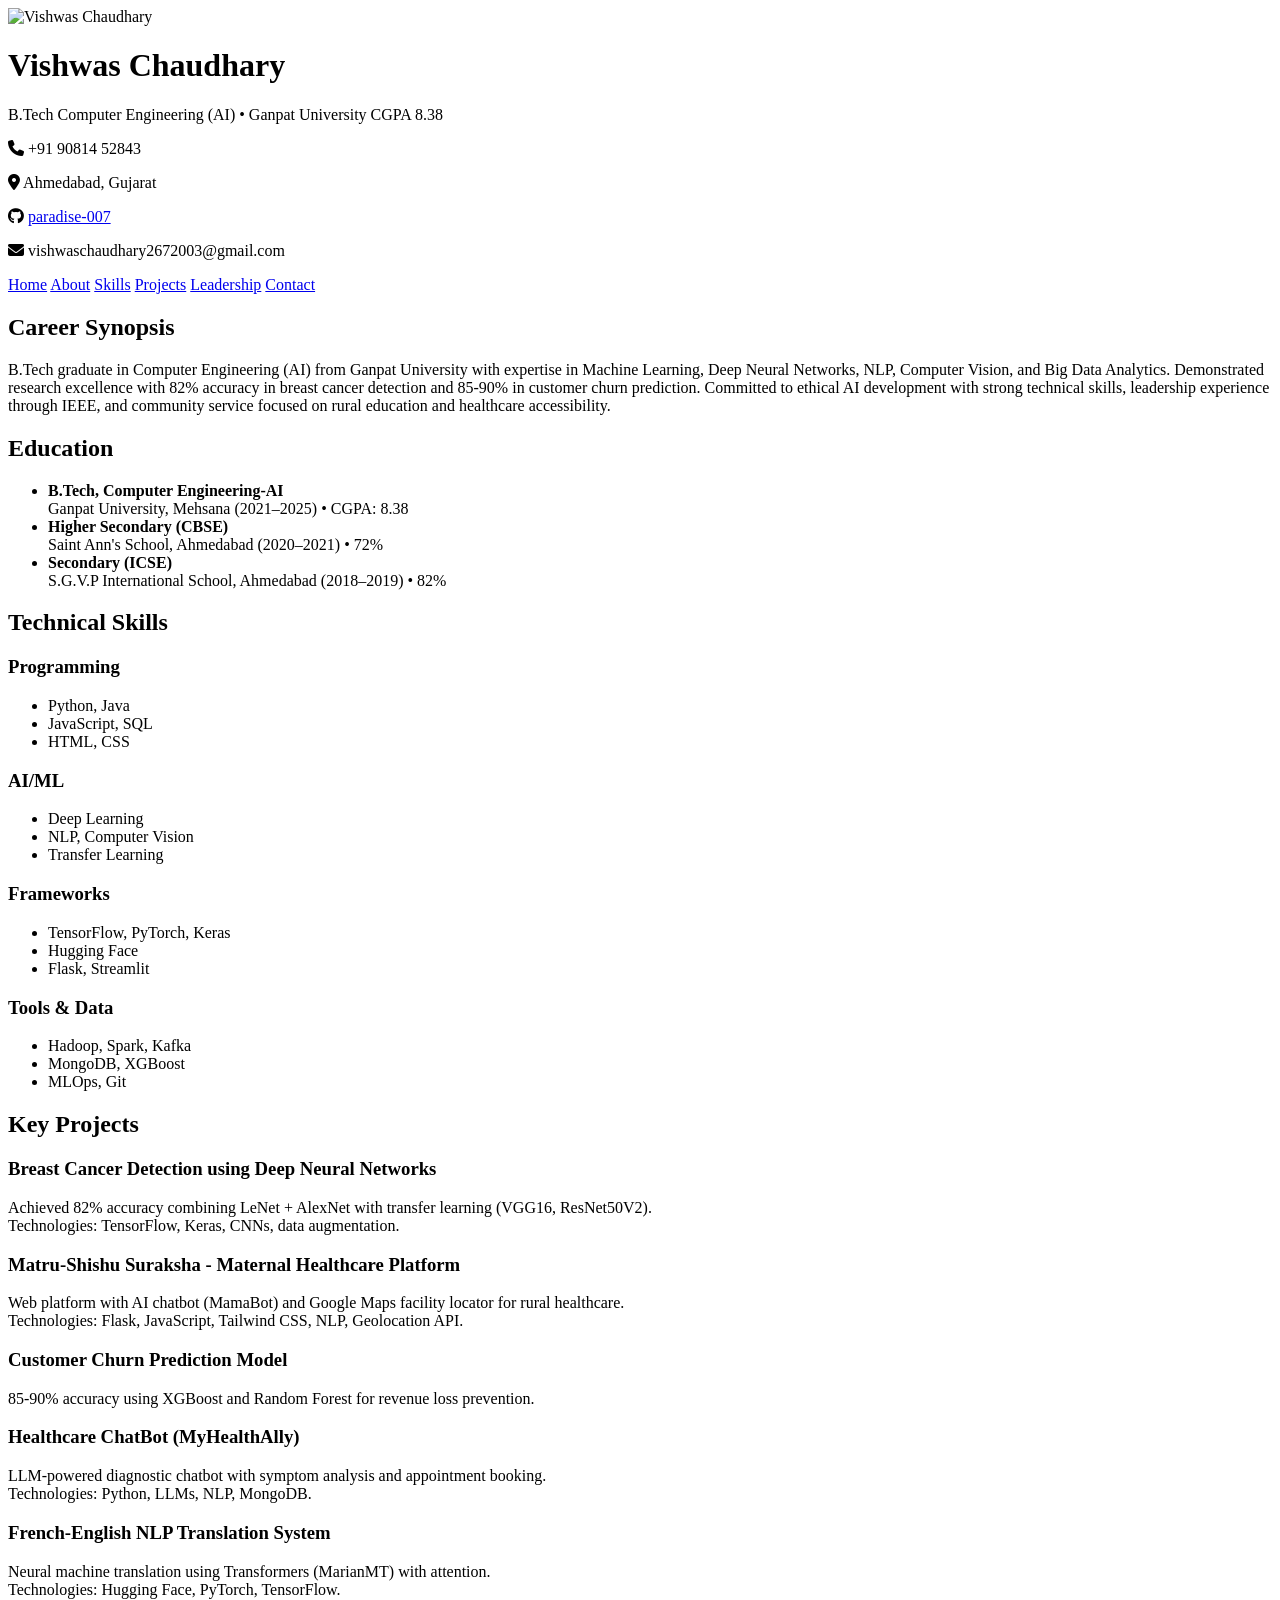
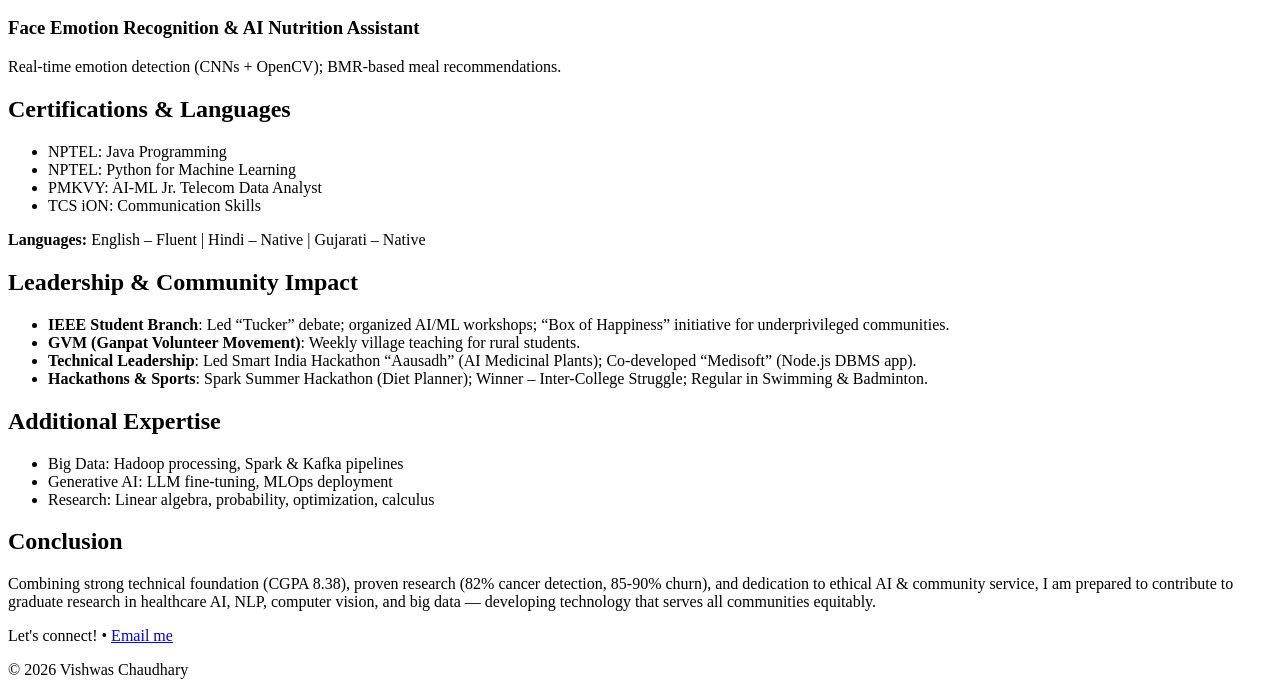
==== index.html @ 211d17b4 "Create initial portfolio website structure Initial commit of the portfolio website for Vishwas Chaud" ====
<!DOCTYPE html>
<html lang="en">
<head>
  <meta charset="UTF-8" />
  <meta name="viewport" content="width=device-width, initial-scale=1.0"/>
  <title>Vishwas Chaudhary | AI/ML Engineer Portfolio</title>
  <meta name="description" content="B.Tech AI graduate | Breast Cancer Detection 82% | Customer Churn 85-90% | Healthcare AI Projects"/>
  <link rel="stylesheet" href="styles.css"/>
  <link rel="stylesheet" href="https://cdnjs.cloudflare.com/ajax/libs/font-awesome/6.5.0/css/all.min.css"/>
</head>
<body>
  <!-- Header / Hero -->
  <header id="home">
    <div class="container">
      <img src="https://via.placeholder.com/150" alt="Vishwas Chaudhary" class="profile-img"/> <!-- Replace with your photo URL later -->
      <h1>Vishwas Chaudhary</h1>
      <p class="tagline">B.Tech Computer Engineering (AI) • Ganpat University CGPA 8.38</p>
      <div class="contact-info">
        <p><i class="fas fa-phone"></i> +91 90814 52843</p>
        <p><i class="fas fa-map-marker-alt"></i> Ahmedabad, Gujarat</p>
        <p><i class="fab fa-github"></i> <a href="https://github.com/paradise-007" target="_blank">paradise-007</a></p>
        <p><i class="fas fa-envelope"></i> vishwaschaudhary2672003@gmail.com</p>
      </div>
    </div>
  </header>

  <!-- Navigation -->
  <nav>
    <div class="container">
      <a href="#home">Home</a>
      <a href="#about">About</a>
      <a href="#skills">Skills</a>
      <a href="#projects">Projects</a>
      <a href="#leadership">Leadership</a>
      <a href="#contact">Contact</a>
    </div>
  </nav>

  <!-- Main Content -->
  <main class="container">
    <!-- About / Career Synopsis -->
    <section id="about">
      <h2>Career Synopsis</h2>
      <p>B.Tech graduate in Computer Engineering (AI) from Ganpat University with expertise in Machine Learning, Deep Neural Networks, NLP, Computer Vision, and Big Data Analytics. Demonstrated research excellence with 82% accuracy in breast cancer detection and 85-90% in customer churn prediction. Committed to ethical AI development with strong technical skills, leadership experience through IEEE, and community service focused on rural education and healthcare accessibility.</p>
    </section>

    <!-- Education -->
    <section>
      <h2>Education</h2>
      <ul>
        <li><strong>B.Tech, Computer Engineering-AI</strong><br>Ganpat University, Mehsana (2021–2025) • CGPA: 8.38</li>
        <li><strong>Higher Secondary (CBSE)</strong><br>Saint Ann's School, Ahmedabad (2020–2021) • 72%</li>
        <li><strong>Secondary (ICSE)</strong><br>S.G.V.P International School, Ahmedabad (2018–2019) • 82%</li>
      </ul>
    </section>

    <!-- Technical Skills -->
    <section id="skills">
      <h2>Technical Skills</h2>
      <div class="skills-grid">
        <div>
          <h3>Programming</h3>
          <ul><li>Python, Java</li><li>JavaScript, SQL</li><li>HTML, CSS</li></ul>
        </div>
        <div>
          <h3>AI/ML</h3>
          <ul><li>Deep Learning</li><li>NLP, Computer Vision</li><li>Transfer Learning</li></ul>
        </div>
        <div>
          <h3>Frameworks</h3>
          <ul><li>TensorFlow, PyTorch, Keras</li><li>Hugging Face</li><li>Flask, Streamlit</li></ul>
        </div>
        <div>
          <h3>Tools & Data</h3>
          <ul><li>Hadoop, Spark, Kafka</li><li>MongoDB, XGBoost</li><li>MLOps, Git</li></ul>
        </div>
      </div>
    </section>

    <!-- Key Projects -->
    <section id="projects">
      <h2>Key Projects</h2>
      <div class="project-card">
        <h3>Breast Cancer Detection using Deep Neural Networks</h3>
        <p>Achieved 82% accuracy combining LeNet + AlexNet with transfer learning (VGG16, ResNet50V2).<br>Technologies: TensorFlow, Keras, CNNs, data augmentation.</p>
      </div>
      <div class="project-card">
        <h3>Matru-Shishu Suraksha - Maternal Healthcare Platform</h3>
        <p>Web platform with AI chatbot (MamaBot) and Google Maps facility locator for rural healthcare.<br>Technologies: Flask, JavaScript, Tailwind CSS, NLP, Geolocation API.</p>
      </div>
      <div class="project-card">
        <h3>Customer Churn Prediction Model</h3>
        <p>85-90% accuracy using XGBoost and Random Forest for revenue loss prevention.</p>
      </div>
      <div class="project-card">
        <h3>Healthcare ChatBot (MyHealthAlly)</h3>
        <p>LLM-powered diagnostic chatbot with symptom analysis and appointment booking.<br>Technologies: Python, LLMs, NLP, MongoDB.</p>
      </div>
      <div class="project-card">
        <h3>French-English NLP Translation System</h3>
        <p>Neural machine translation using Transformers (MarianMT) with attention.<br>Technologies: Hugging Face, PyTorch, TensorFlow.</p>
      </div>
      <div class="project-card">
        <h3>Face Emotion Recognition & AI Nutrition Assistant</h3>
        <p>Real-time emotion detection (CNNs + OpenCV); BMR-based meal recommendations.</p>
      </div>
    </section>

    <!-- Certifications & Languages -->
    <section>
      <h2>Certifications & Languages</h2>
      <ul>
        <li>NPTEL: Java Programming</li>
        <li>NPTEL: Python for Machine Learning</li>
        <li>PMKVY: AI-ML Jr. Telecom Data Analyst</li>
        <li>TCS iON: Communication Skills</li>
      </ul>
      <p><strong>Languages:</strong> English – Fluent | Hindi – Native | Gujarati – Native</p>
    </section>

    <!-- Leadership & Community -->
    <section id="leadership">
      <h2>Leadership & Community Impact</h2>
      <ul>
        <li><strong>IEEE Student Branch</strong>: Led “Tucker” debate; organized AI/ML workshops; “Box of Happiness” initiative for underprivileged communities.</li>
        <li><strong>GVM (Ganpat Volunteer Movement)</strong>: Weekly village teaching for rural students.</li>
        <li><strong>Technical Leadership</strong>: Led Smart India Hackathon “Aausadh” (AI Medicinal Plants); Co-developed “Medisoft” (Node.js DBMS app).</li>
        <li><strong>Hackathons & Sports</strong>: Spark Summer Hackathon (Diet Planner); Winner – Inter-College Struggle; Regular in Swimming & Badminton.</li>
      </ul>
    </section>

    <!-- Additional Expertise & Conclusion -->
    <section>
      <h2>Additional Expertise</h2>
      <ul>
        <li>Big Data: Hadoop processing, Spark & Kafka pipelines</li>
        <li>Generative AI: LLM fine-tuning, MLOps deployment</li>
        <li>Research: Linear algebra, probability, optimization, calculus</li>
      </ul>
      <h2>Conclusion</h2>
      <p>Combining strong technical foundation (CGPA 8.38), proven research (82% cancer detection, 85-90% churn), and dedication to ethical AI & community service, I am prepared to contribute to graduate research in healthcare AI, NLP, computer vision, and big data — developing technology that serves all communities equitably.</p>
    </section>
  </main>

  <!-- Footer / Contact -->
  <footer id="contact">
    <div class="container">
      <p>Let's connect! • <a href="mailto:vishwaschaudhary2672003@gmail.com">Email me</a></p>
      <p>© 2026 Vishwas Chaudhary</p>
    </div>
  </footer>

  <script src="script.js"></script>
</body>
</html>
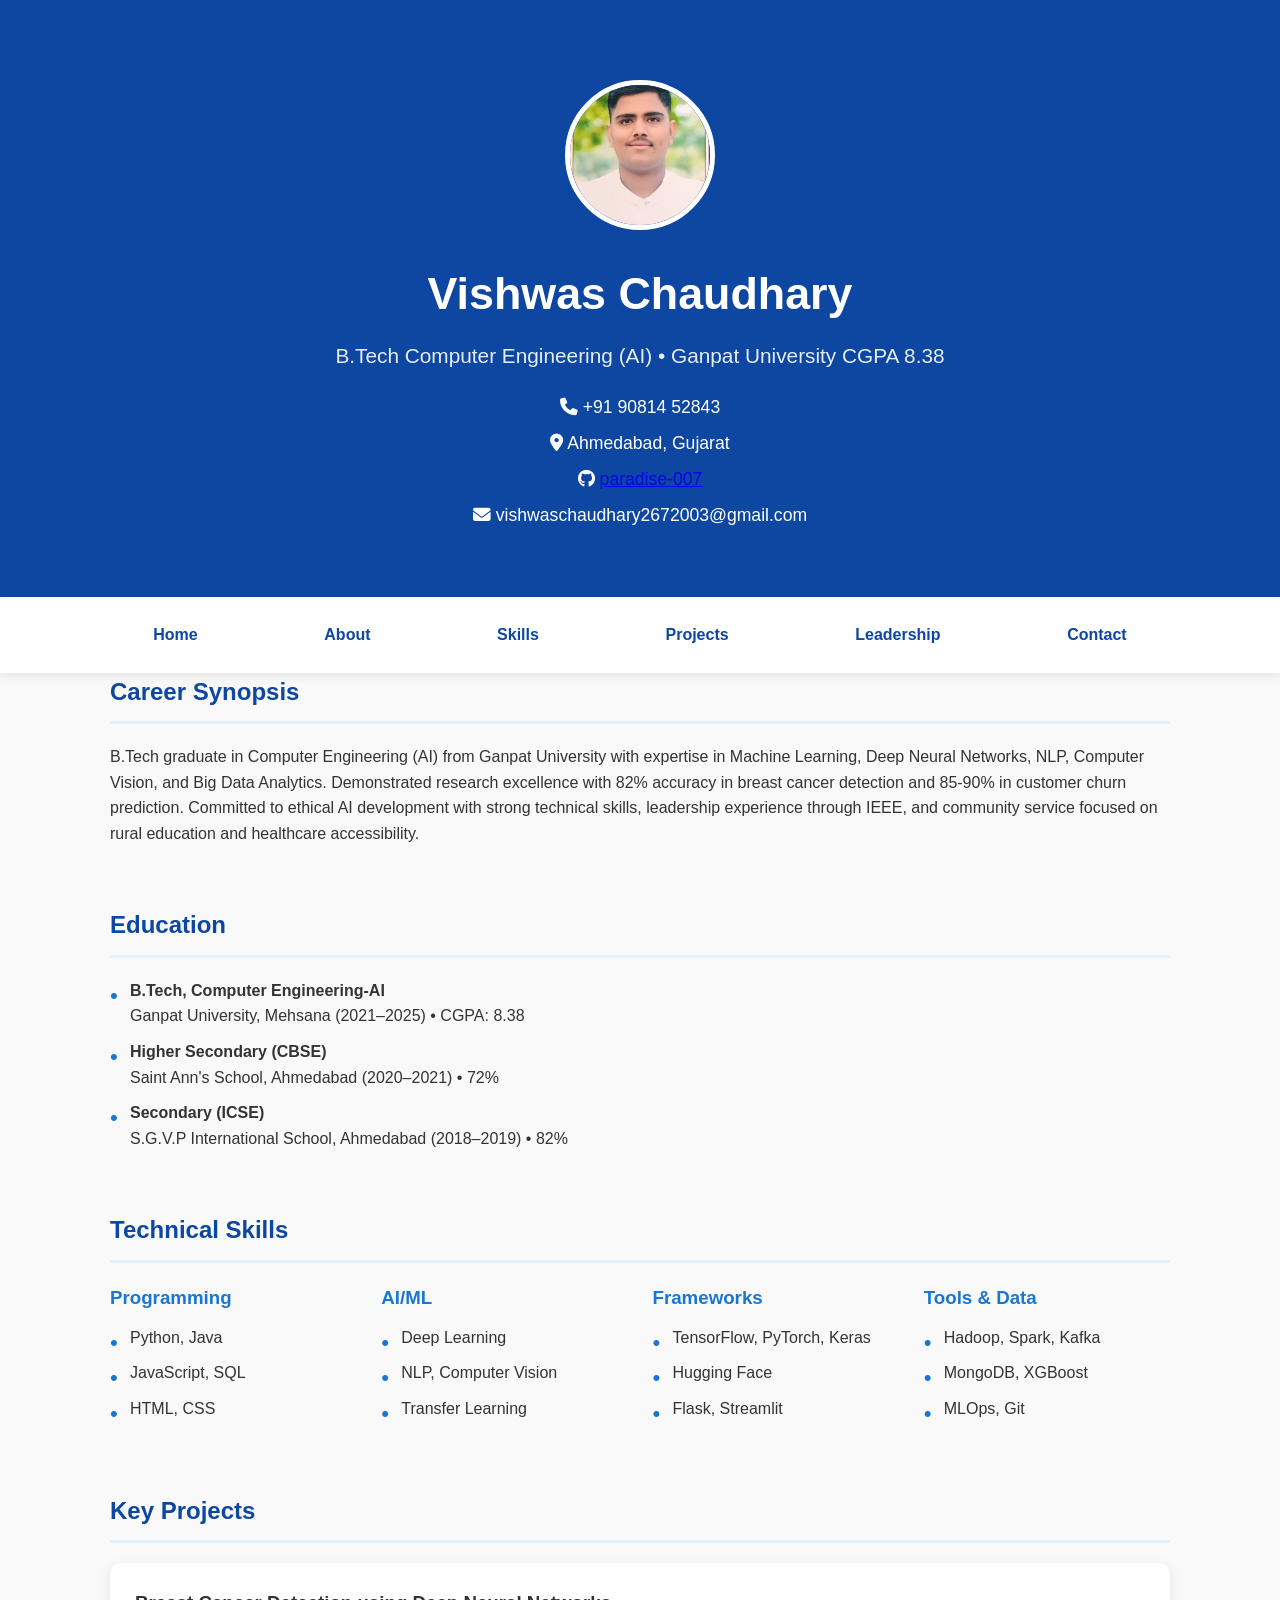
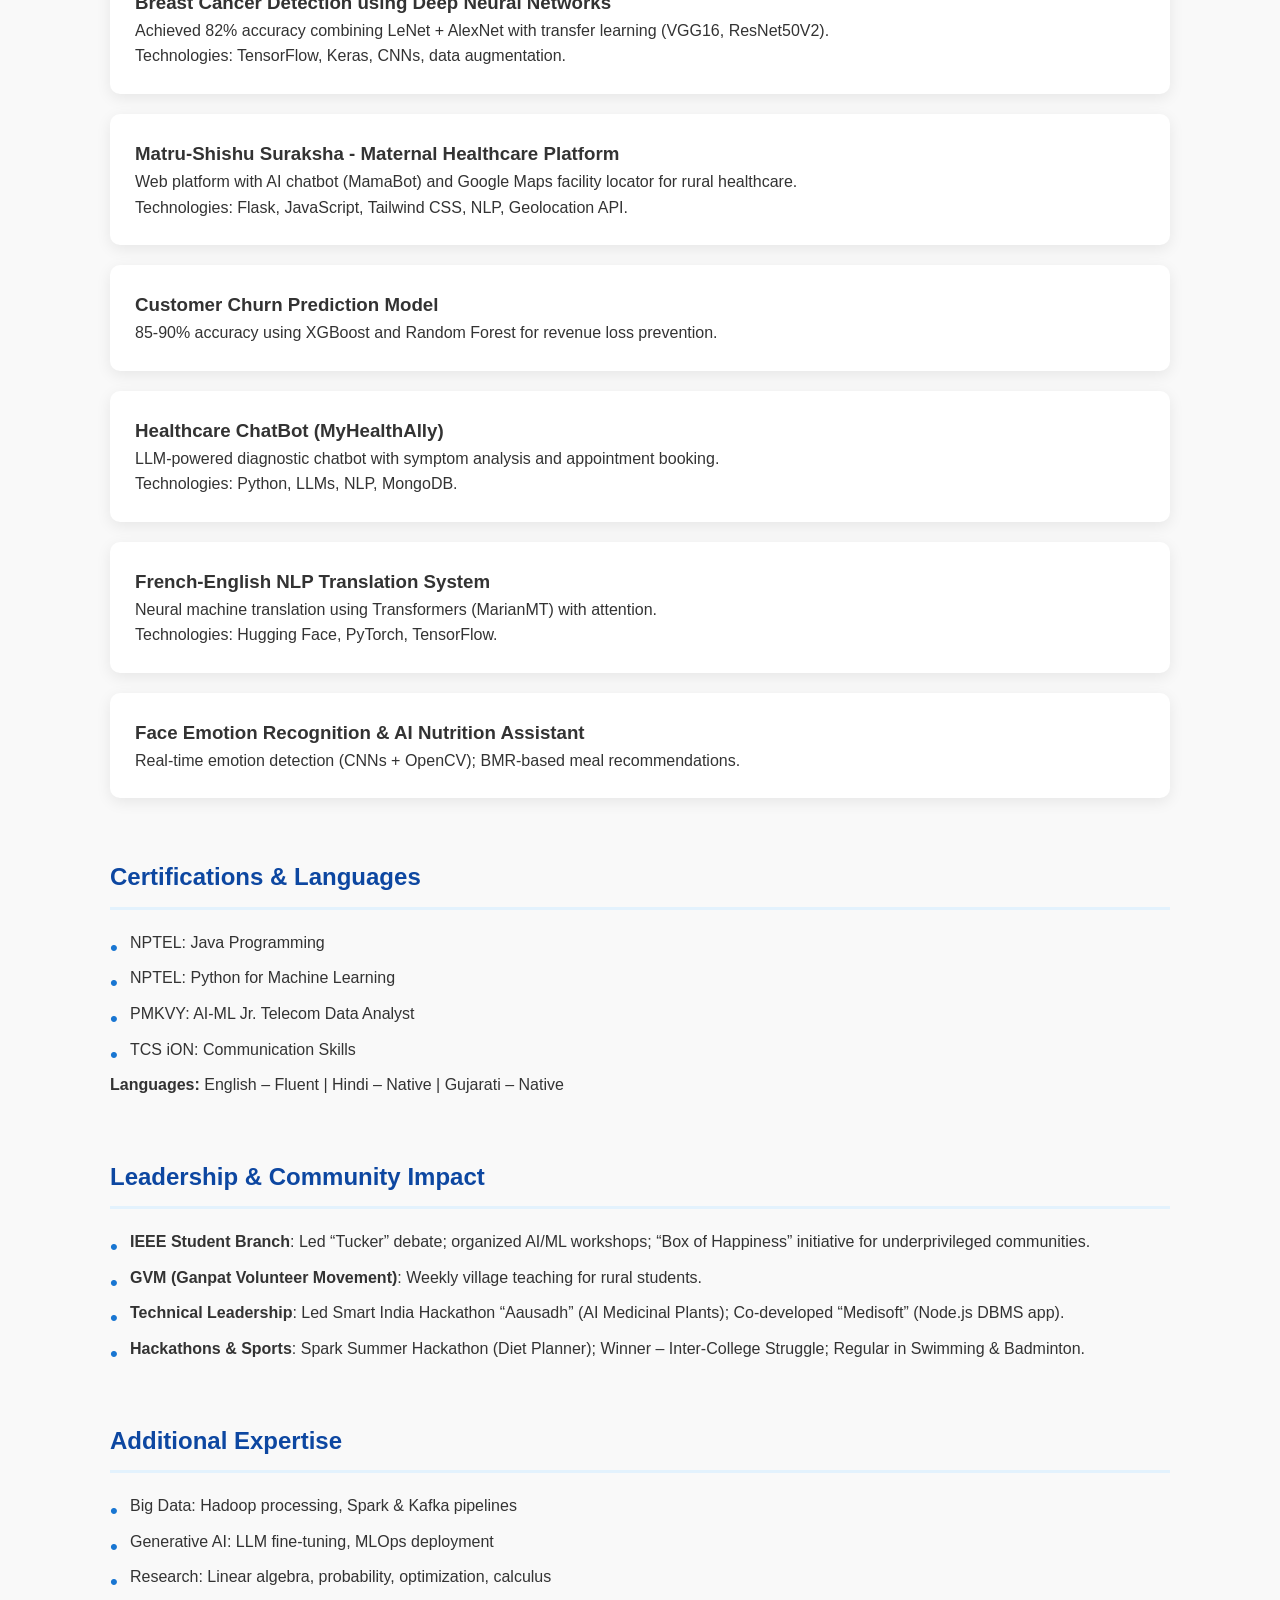
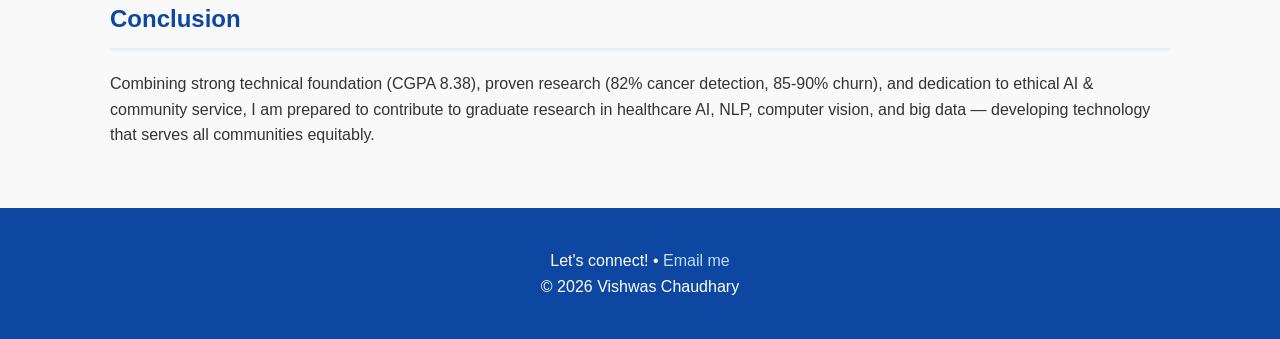
==== commit 30a5bb88: "Update profile image source in index.html" ====
--- a/index.html
+++ b/index.html
@@ -12,7 +12,7 @@
   <!-- Header / Hero -->
   <header id="home">
     <div class="container">
-      <img src="https://via.placeholder.com/150" alt="Vishwas Chaudhary" class="profile-img"/> <!-- Replace with your photo URL later -->
+      <img src="vishwas.jpg" alt="Vishwas Chaudhary" class="profile-img"/> <!-- Replace with your photo URL later -->
       <h1>Vishwas Chaudhary</h1>
       <p class="tagline">B.Tech Computer Engineering (AI) • Ganpat University CGPA 8.38</p>
       <div class="contact-info">
--- a/styles.css
+++ b/styles.css
@@ -0,0 +1,39 @@
+* { margin:0; padding:0; box-sizing:border-box; }
+body { font-family: 'Segoe UI', Tahoma, Geneva, Verdana, sans-serif; line-height:1.6; color:#333; background:#f9f9f9; }
+
+.container { max-width:1100px; margin:0 auto; padding:0 20px; }
+
+header { background:#0d47a1; color:white; text-align:center; padding:80px 0 60px; }
+.profile-img { width:150px; height:150px; border-radius:50%; border:5px solid white; margin-bottom:20px; object-fit:cover; }
+h1 { font-size:2.8rem; margin-bottom:10px; }
+.tagline { font-size:1.3rem; opacity:0.9; }
+
+.contact-info { margin-top:20px; font-size:1.1rem; }
+.contact-info p { margin:8px 0; }
+
+nav { background:#fff; box-shadow:0 2px 10px rgba(0,0,0,0.1); position:sticky; top:0; z-index:100; }
+nav .container { display:flex; justify-content:space-around; padding:15px 0; }
+nav a { text-decoration:none; color:#0d47a1; font-weight:bold; padding:10px; transition:0.3s; }
+nav a:hover { color:#1976d2; border-bottom:3px solid #1976d2; }
+
+main { padding:60px 0; }
+section { margin-bottom:60px; }
+h2 { color:#0d47a1; margin-bottom:20px; border-bottom:3px solid #e3f2fd; padding-bottom:10px; }
+
+.skills-grid { display:grid; grid-template-columns:repeat(auto-fit, minmax(220px,1fr)); gap:25px; }
+.skills-grid h3 { color:#1976d2; margin-bottom:12px; }
+
+.project-card { background:white; border-radius:10px; box-shadow:0 4px 15px rgba(0,0,0,0.08); padding:25px; margin:20px 0; transition:transform 0.3s; }
+.project-card:hover { transform:translateY(-8px); }
+
+ul { list-style:none; padding-left:20px; }
+ul li { margin:10px 0; position:relative; }
+ul li::before { content:"•"; color:#1976d2; position:absolute; left:-20px; font-size:1.4rem; }
+
+footer { background:#0d47a1; color:white; text-align:center; padding:40px 0; }
+footer a { color:#bbdefb; text-decoration:none; }
+
+@media (max-width:768px) {
+  nav .container { flex-direction:column; text-align:center; }
+  nav a { padding:12px; }
+}
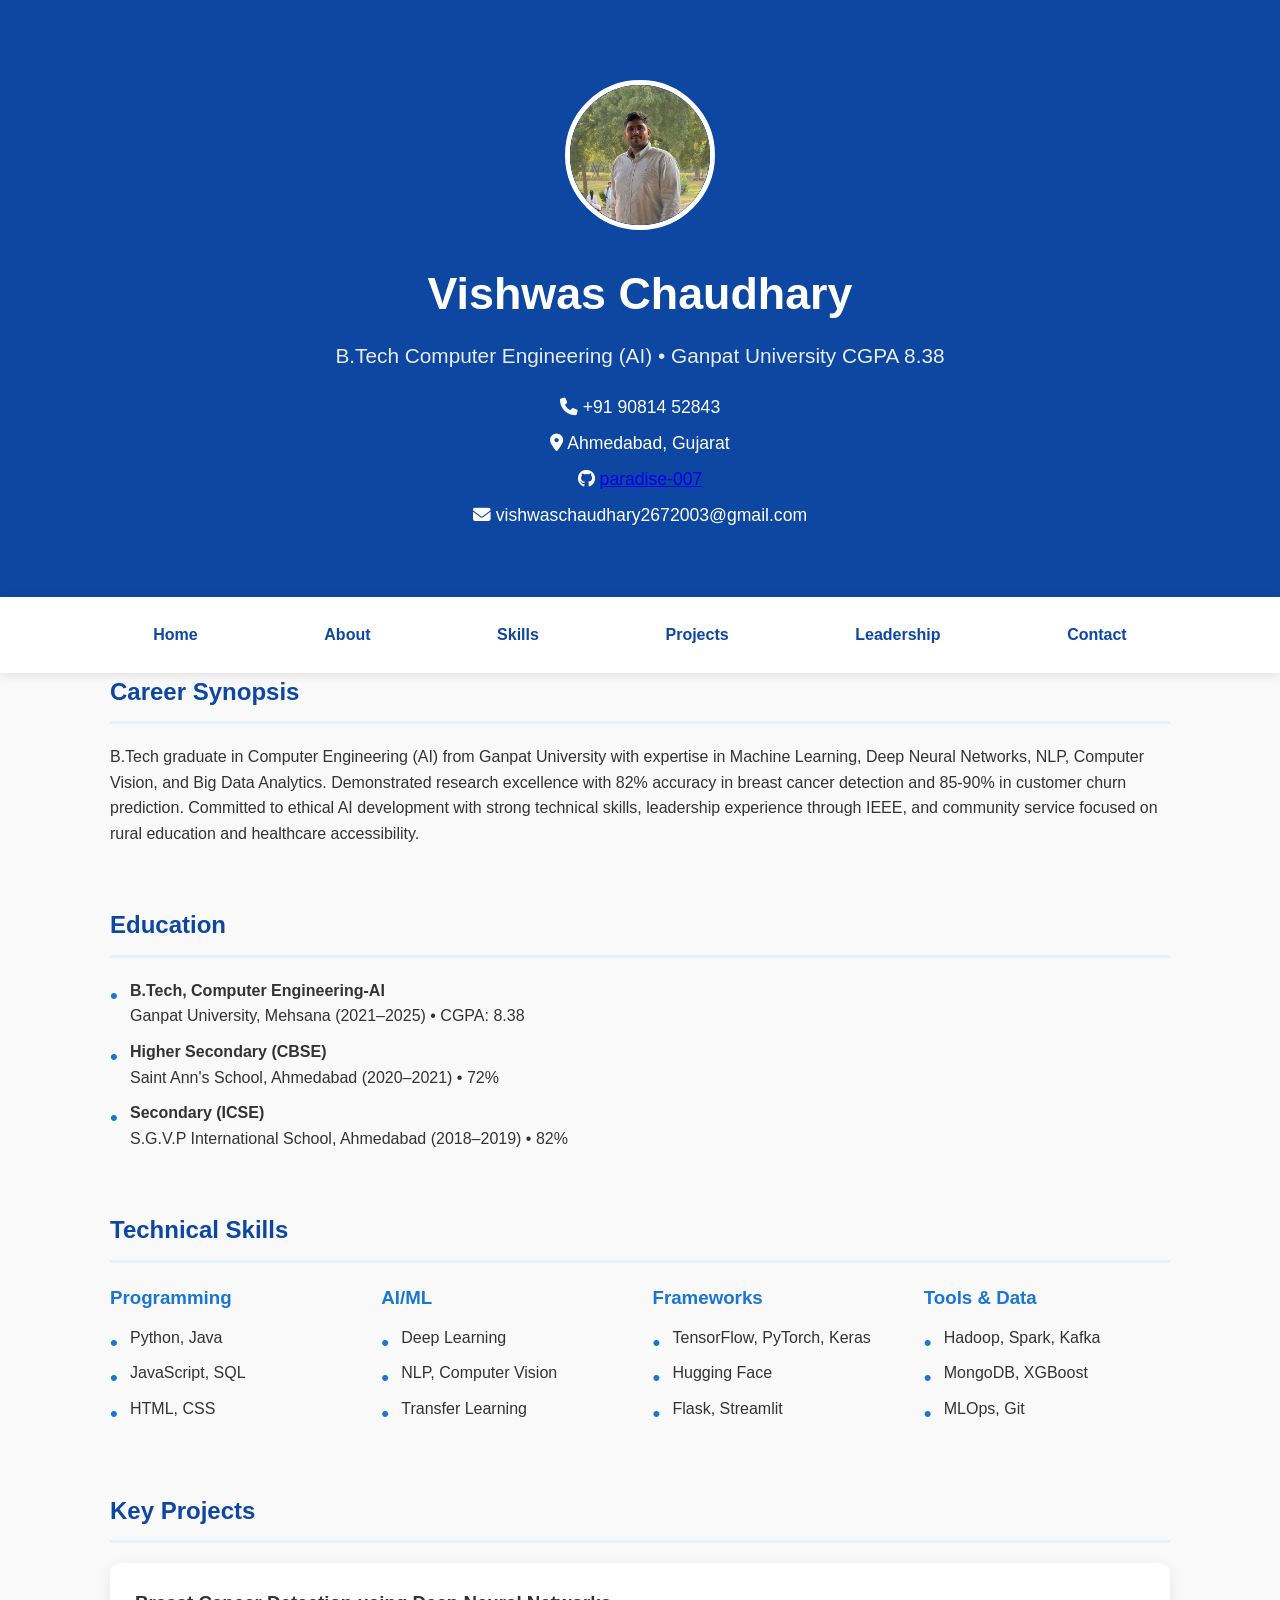
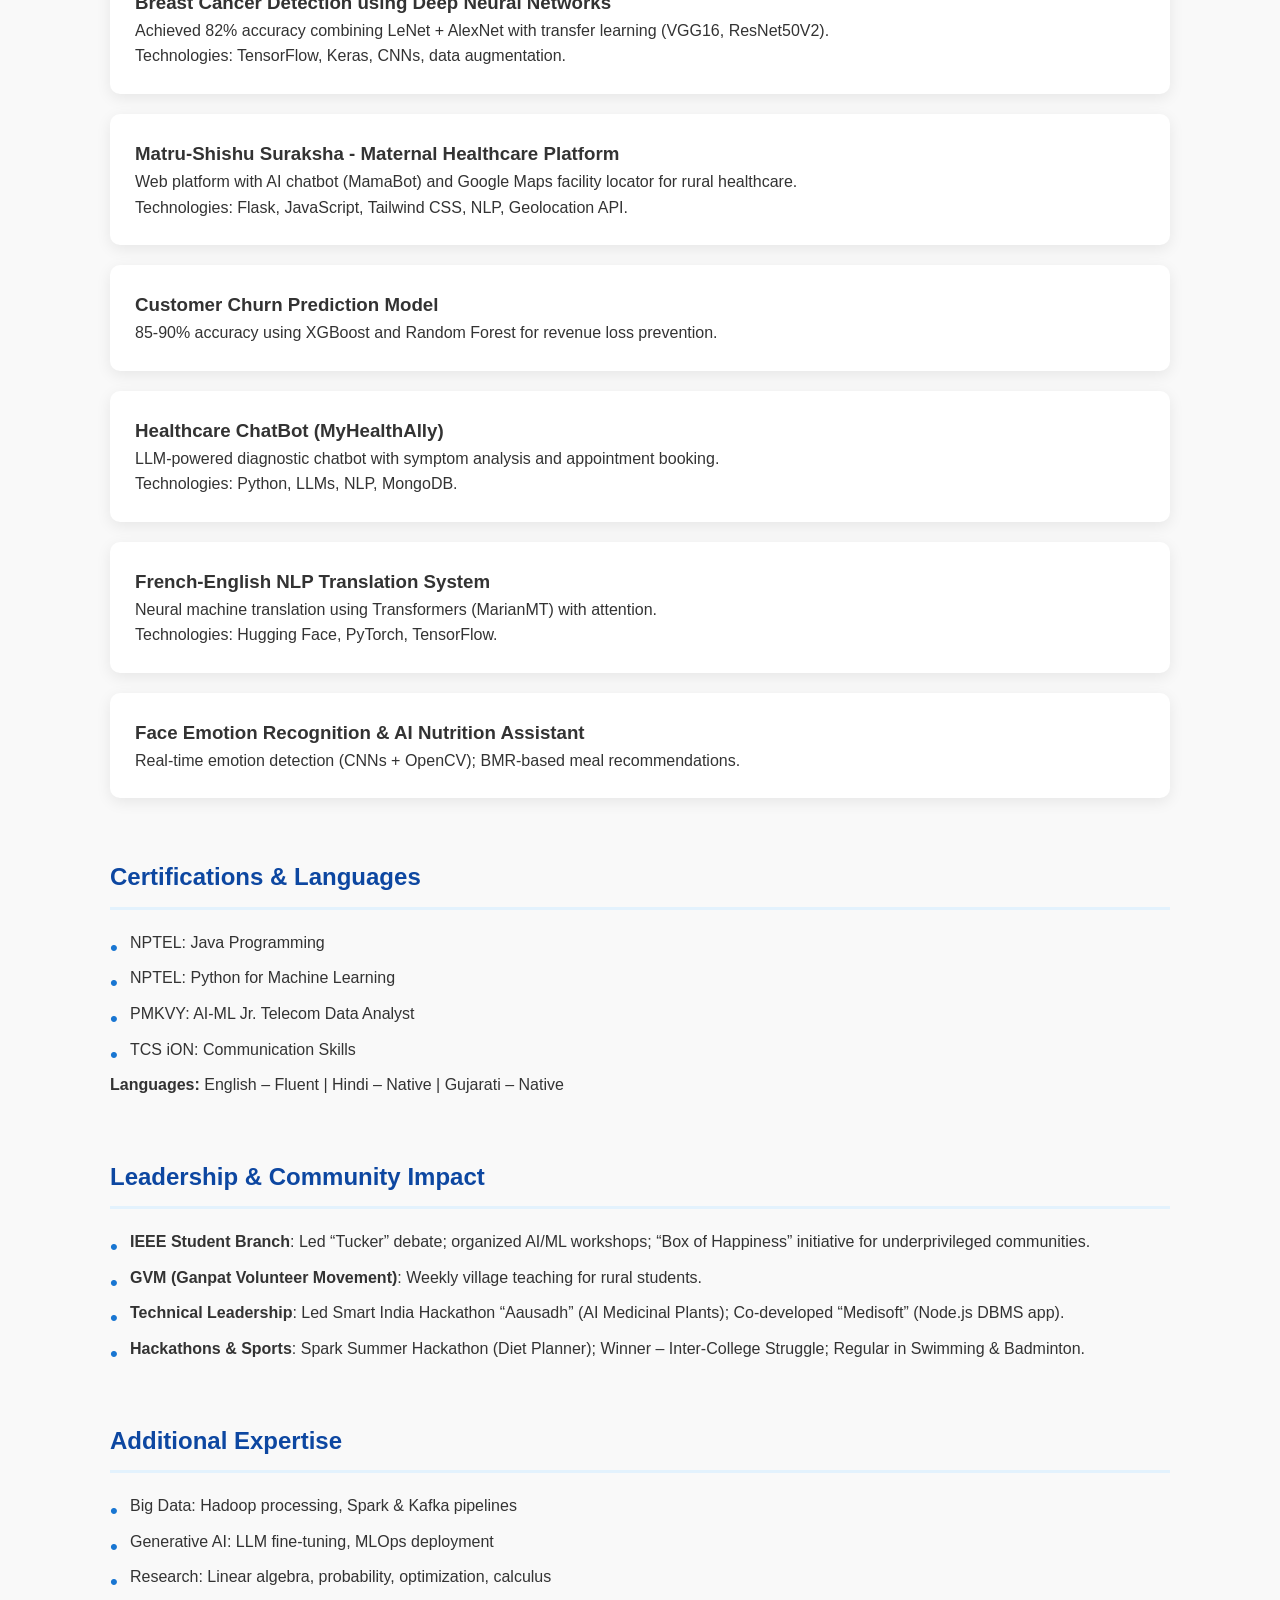
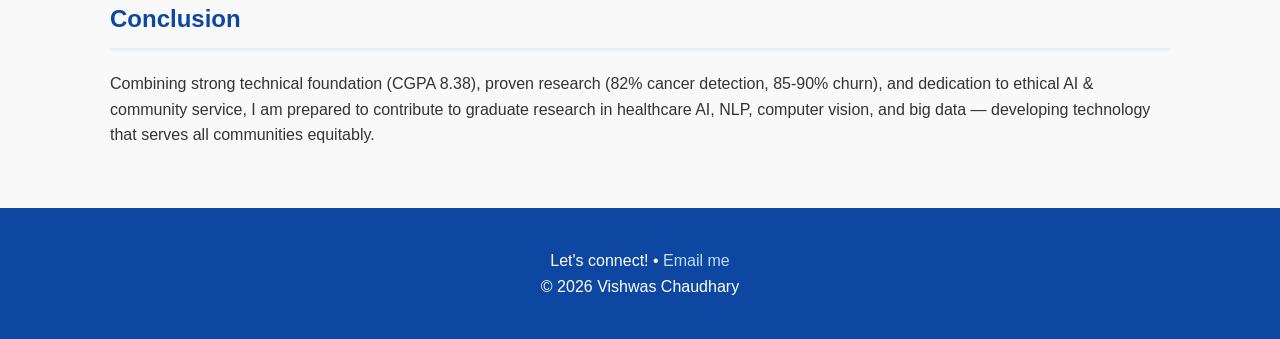
==== commit 6105cb71: "Update profile image filename in index.html" ====
--- a/index.html
+++ b/index.html
@@ -12,7 +12,7 @@
   <!-- Header / Hero -->
   <header id="home">
     <div class="container">
-      <img src="vishwas.jpg" alt="Vishwas Chaudhary" class="profile-img"/> <!-- Replace with your photo URL later -->
+      <img src="vishwas.jpeg" alt="Vishwas Chaudhary" class="profile-img"/> <!-- Replace with your photo URL later -->
       <h1>Vishwas Chaudhary</h1>
       <p class="tagline">B.Tech Computer Engineering (AI) • Ganpat University CGPA 8.38</p>
       <div class="contact-info">
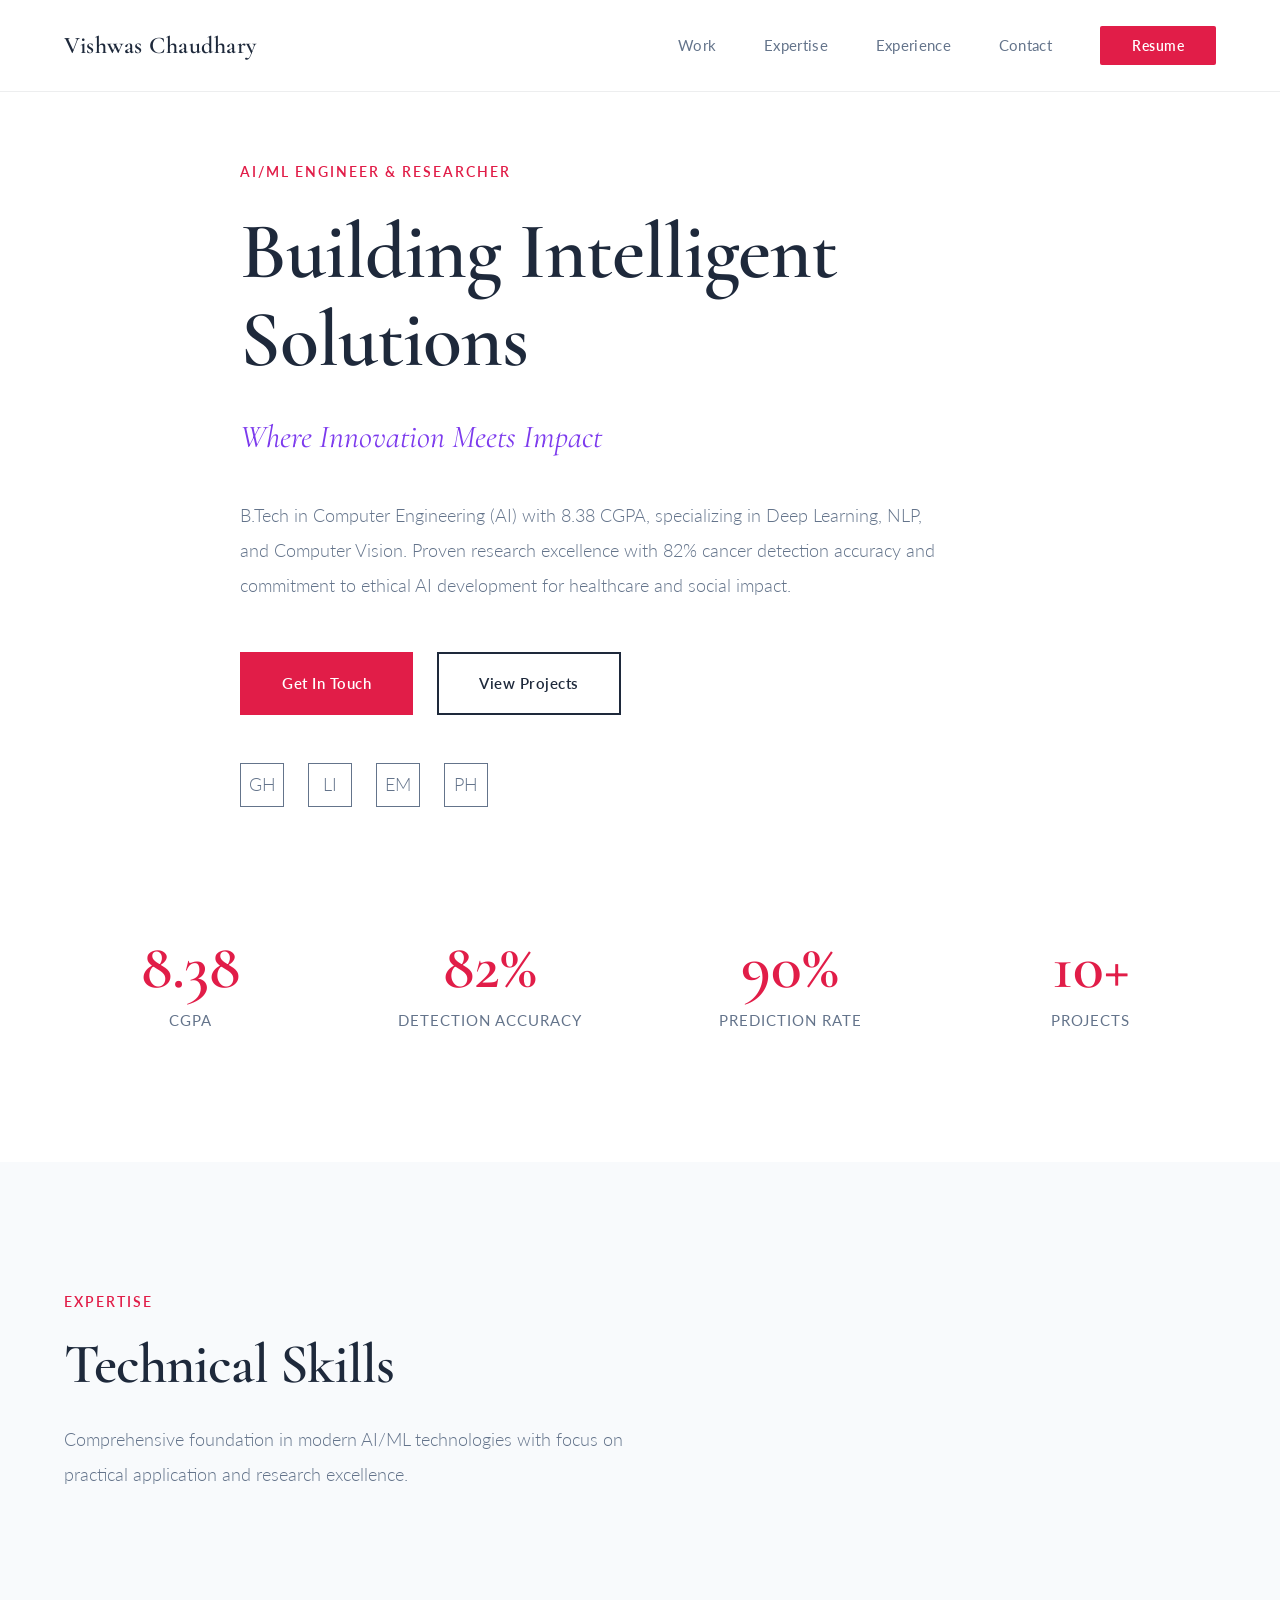
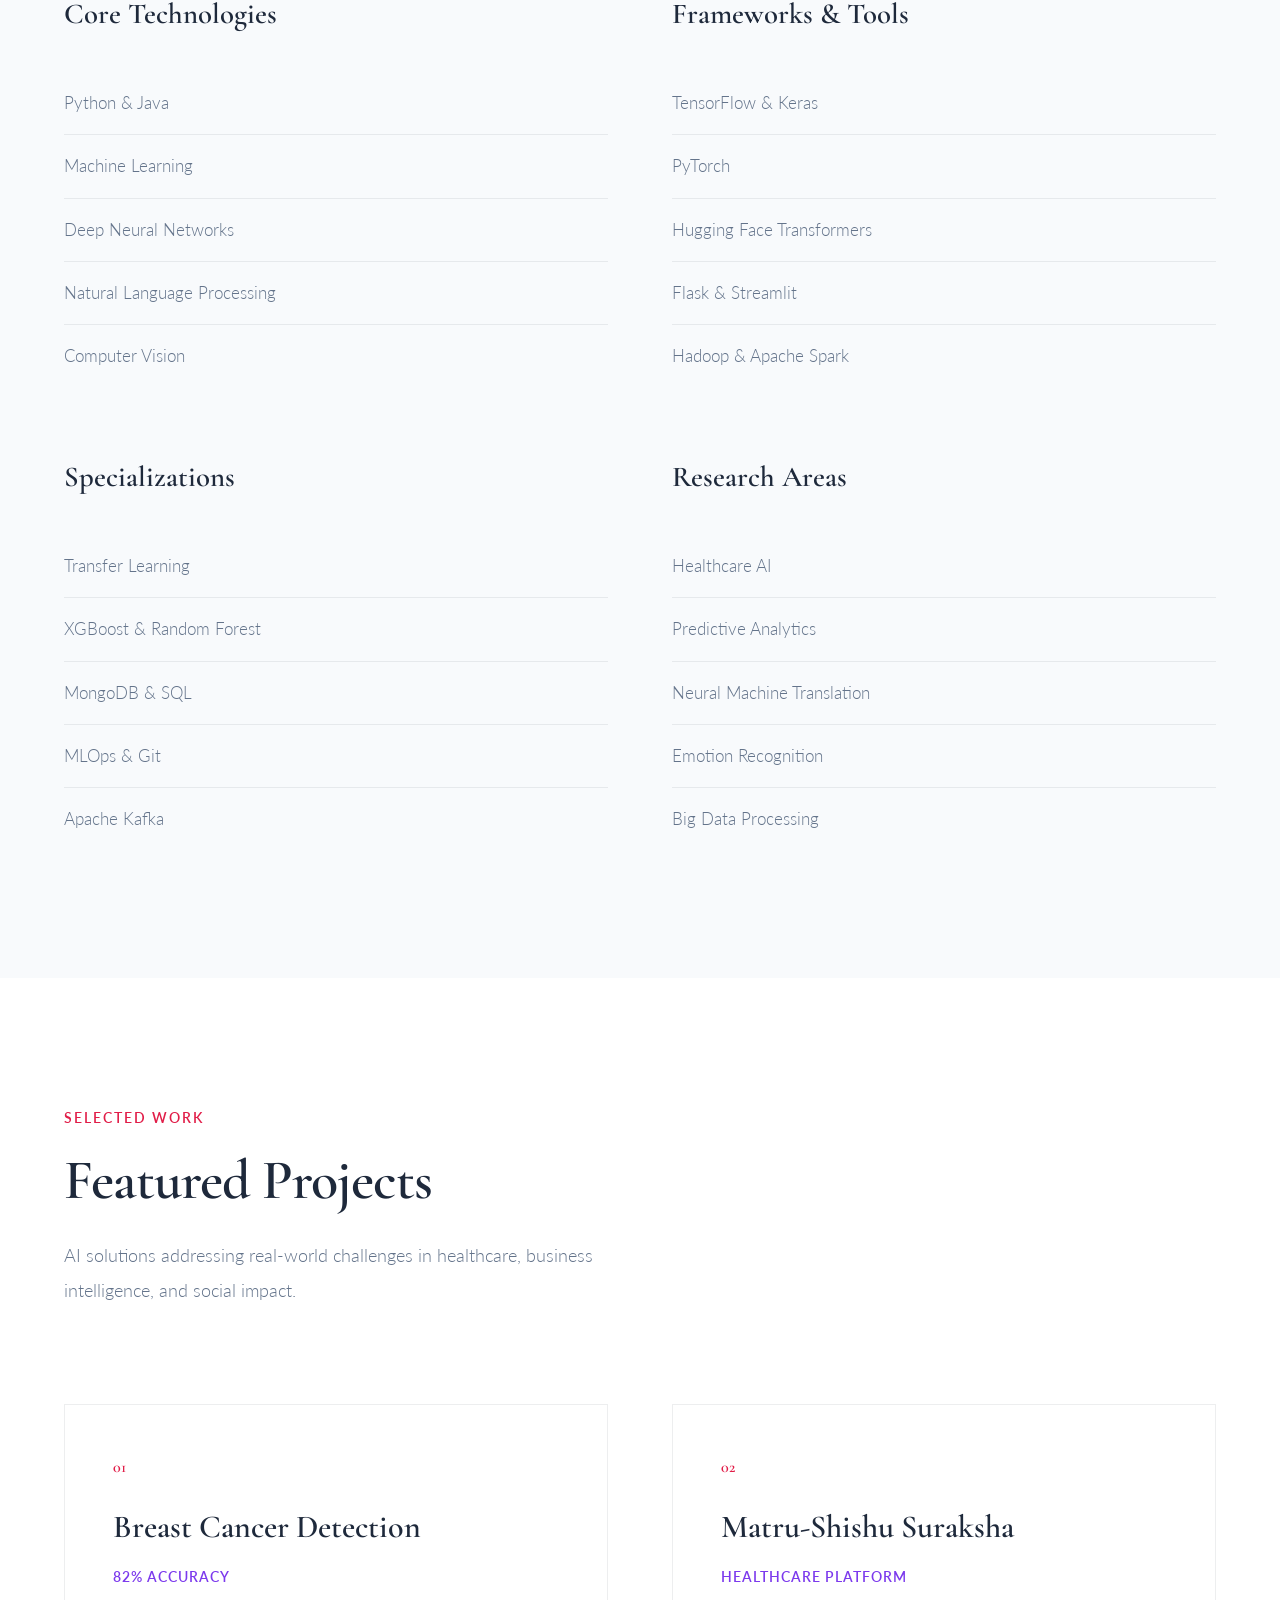
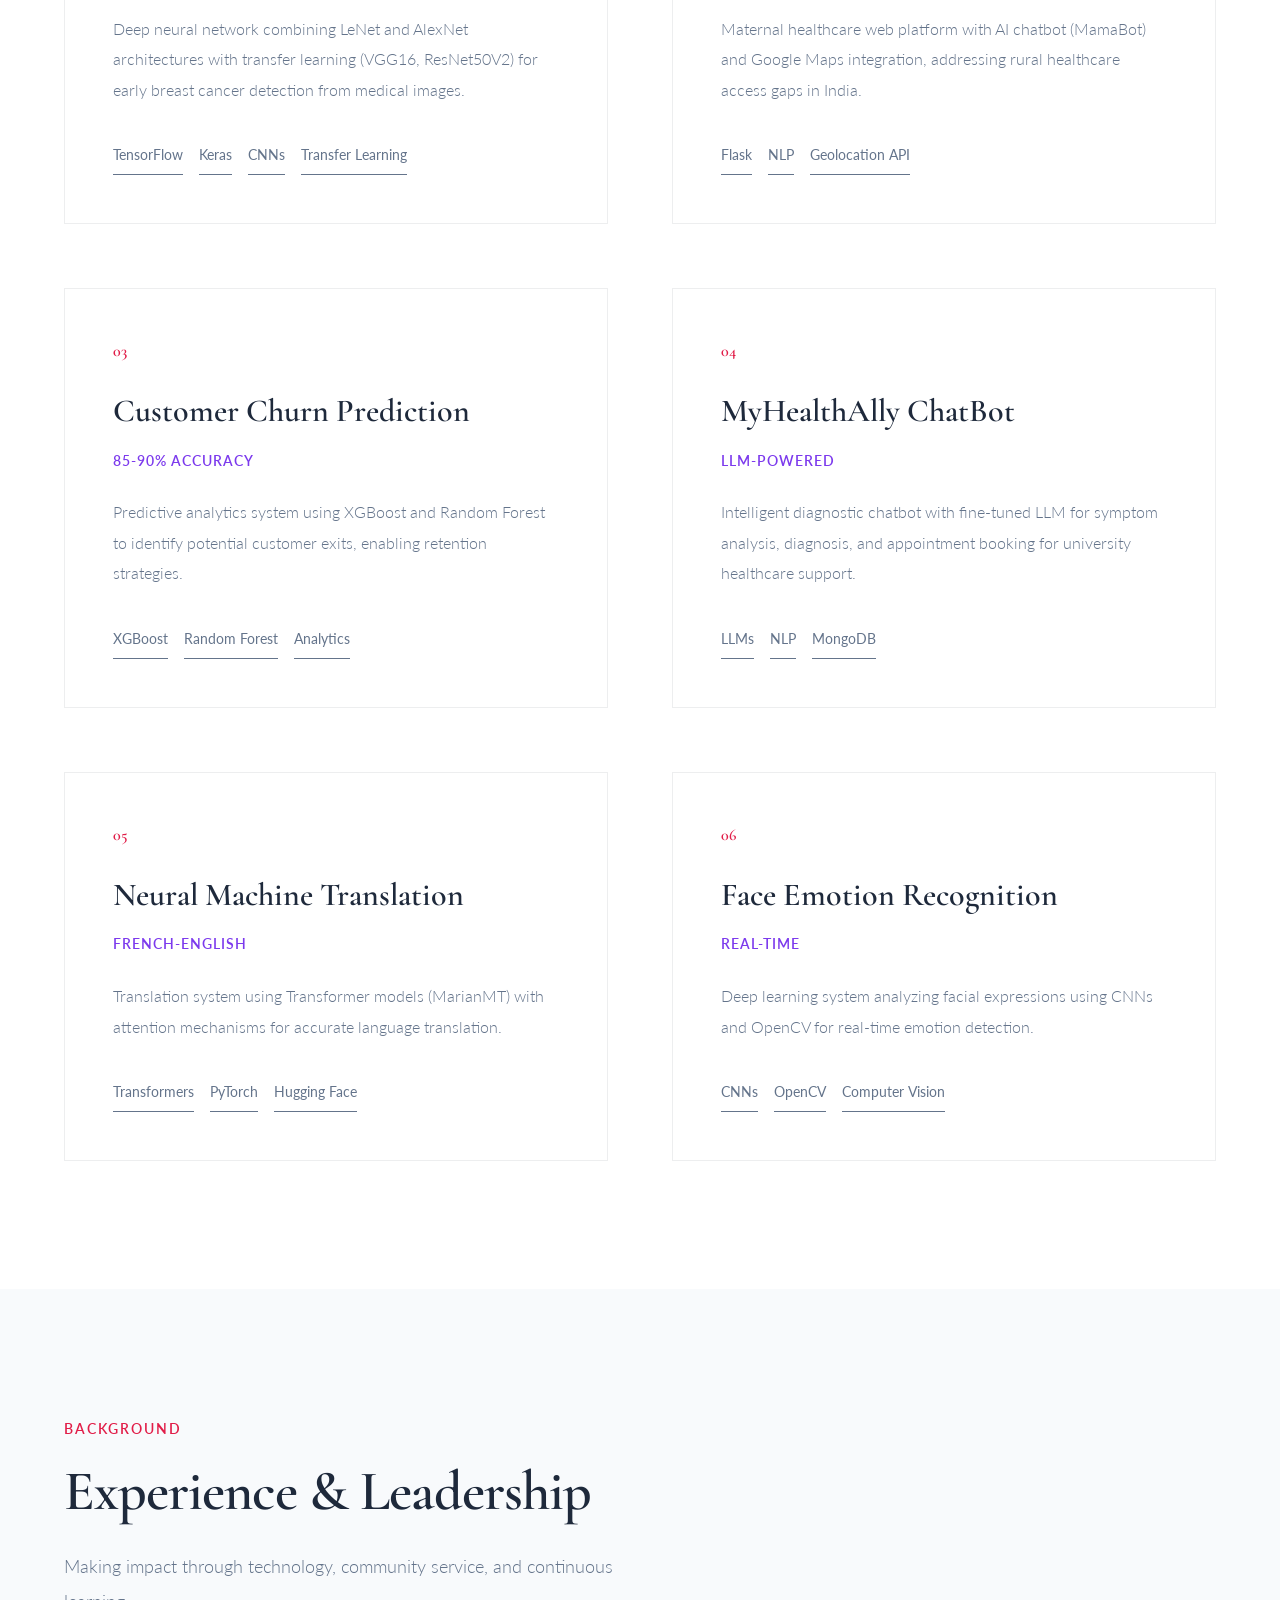
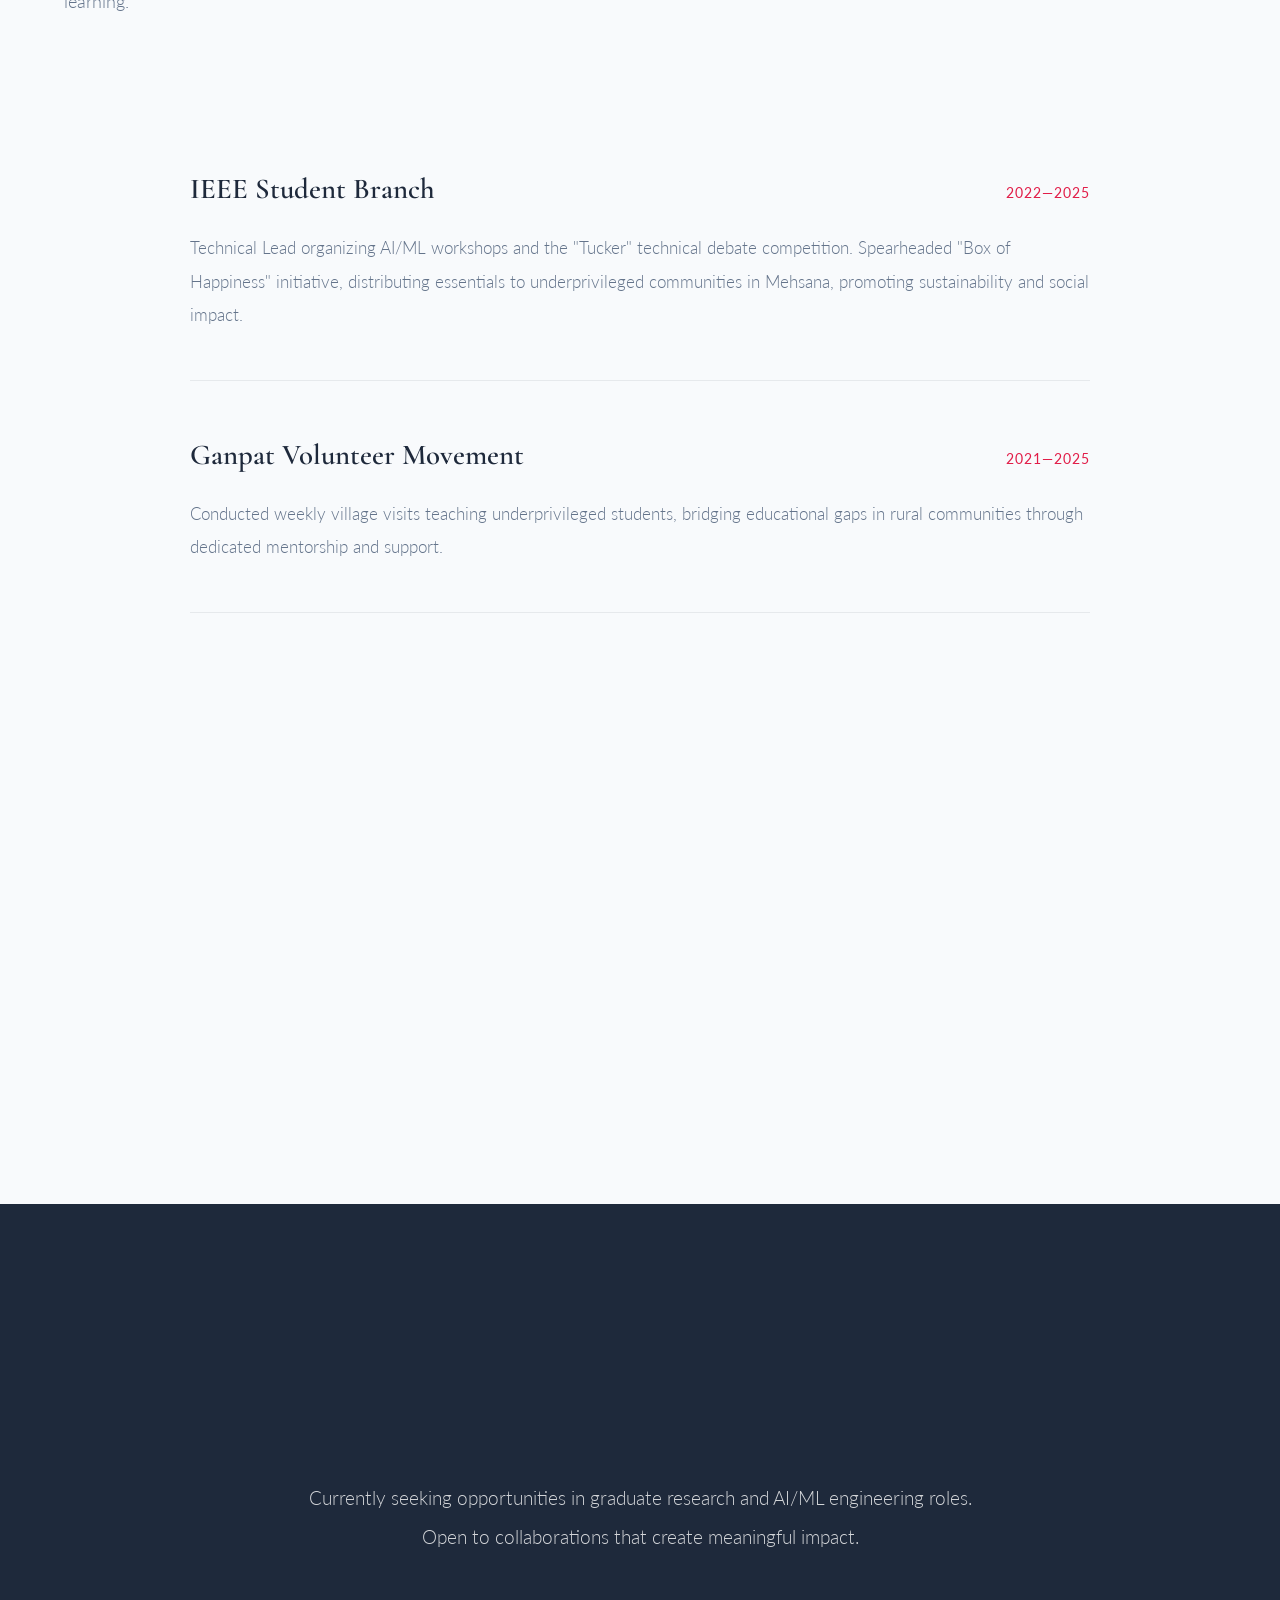
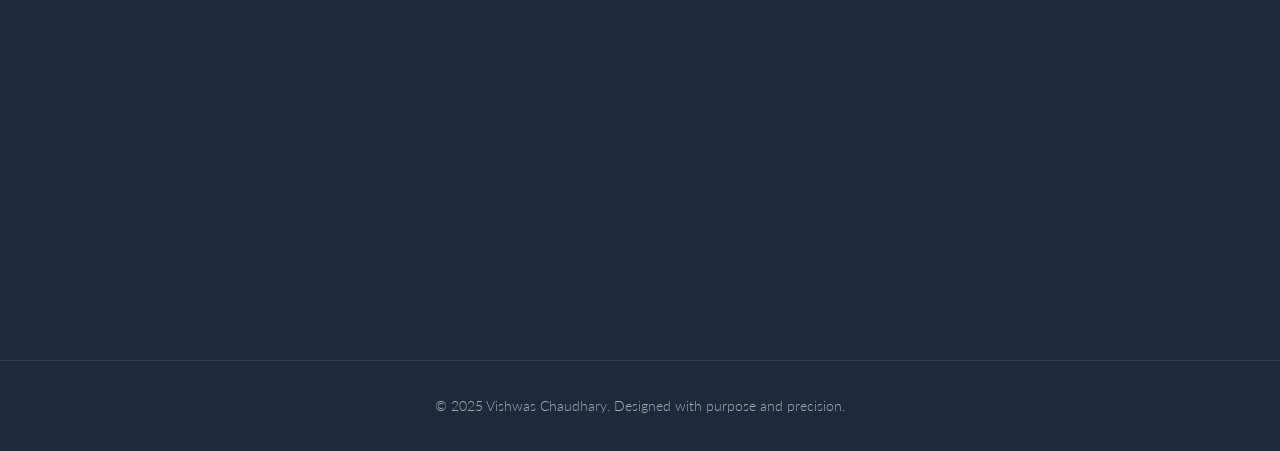
==== commit 48ff5913: "Rename vishwas_portfolio.html to index.html" ====
--- a/index.html
+++ b/index.html
@@ -1,155 +1,1220 @@
 <!DOCTYPE html>
 <html lang="en">
 <head>
-  <meta charset="UTF-8" />
-  <meta name="viewport" content="width=device-width, initial-scale=1.0"/>
-  <title>Vishwas Chaudhary | AI/ML Engineer Portfolio</title>
-  <meta name="description" content="B.Tech AI graduate | Breast Cancer Detection 82% | Customer Churn 85-90% | Healthcare AI Projects"/>
-  <link rel="stylesheet" href="styles.css"/>
-  <link rel="stylesheet" href="https://cdnjs.cloudflare.com/ajax/libs/font-awesome/6.5.0/css/all.min.css"/>
+    <meta charset="UTF-8">
+    <meta name="viewport" content="width=device-width, initial-scale=1.0">
+    <meta name="description" content="Vishwas Chaudhary - AI/ML Engineer & Researcher">
+    <title>Vishwas Chaudhary | AI/ML Researcher</title>
+    
+    <!-- Google Fonts -->
+    <link rel="preconnect" href="https://fonts.googleapis.com">
+    <link rel="preconnect" href="https://fonts.gstatic.com" crossorigin>
+    <link href="https://fonts.googleapis.com/css2?family=Cormorant+Garamond:wght@400;500;600;700&family=Lato:wght@300;400;600&display=swap" rel="stylesheet">
+    
+    <style>
+        /* ==================== DESIGN SYSTEM ==================== */
+        /* 
+        🎨 COLOR PALETTE - Creativity & Energy meets Academic Elegance
+        Primary: #E11D48 (Vibrant Rose) - Creative energy, passion
+        Accent: #7C3AED (Royal Purple) - Innovation, sophistication  
+        Neutral: #1E293B (Deep Slate) - Academic authority
+        
+        🔤 TYPOGRAPHY
+        Headings: Cormorant Garamond (elegant serif)
+        Body: Lato (clean, modern sans-serif)
+        
+        ✨ INTERACTIONS (All three subtle)
+        1. Smooth fade-in on scroll
+        2. Gentle hover lift on cards (6px)
+        3. Elegant underline animation on links
+        */
+
+        :root {
+            --primary: #E11D48;
+            --accent: #7C3AED;
+            --neutral: #1E293B;
+            --neutral-light: #475569;
+            --bg-white: #FFFFFF;
+            --bg-light: #F8FAFC;
+            --text-primary: #1E293B;
+            --text-secondary: #64748B;
+            
+            --font-heading: 'Cormorant Garamond', serif;
+            --font-body: 'Lato', sans-serif;
+            
+            --transition: all 0.4s cubic-bezier(0.4, 0, 0.2, 1);
+            --shadow-sm: 0 1px 3px rgba(0, 0, 0, 0.06);
+            --shadow-md: 0 4px 12px rgba(0, 0, 0, 0.08);
+            --shadow-lg: 0 10px 30px rgba(0, 0, 0, 0.12);
+        }
+
+        * {
+            margin: 0;
+            padding: 0;
+            box-sizing: border-box;
+        }
+
+        html {
+            scroll-behavior: smooth;
+        }
+
+        body {
+            font-family: var(--font-body);
+            font-weight: 300;
+            line-height: 1.8;
+            color: var(--text-primary);
+            background: var(--bg-white);
+            overflow-x: hidden;
+        }
+
+        /* ==================== NAVIGATION ==================== */
+        .navbar {
+            position: fixed;
+            top: 0;
+            left: 0;
+            width: 100%;
+            background: rgba(255, 255, 255, 0.95);
+            backdrop-filter: blur(10px);
+            border-bottom: 1px solid rgba(30, 41, 59, 0.08);
+            padding: 1.5rem 0;
+            z-index: 1000;
+            transition: var(--transition);
+        }
+
+        .navbar.scrolled {
+            padding: 1rem 0;
+            box-shadow: var(--shadow-sm);
+        }
+
+        .nav-container {
+            max-width: 1400px;
+            margin: 0 auto;
+            padding: 0 4rem;
+            display: flex;
+            justify-content: space-between;
+            align-items: center;
+        }
+
+        .nav-logo {
+            font-family: var(--font-heading);
+            font-size: 1.5rem;
+            font-weight: 600;
+            color: var(--neutral);
+            letter-spacing: 0.5px;
+        }
+
+        .nav-menu {
+            display: flex;
+            list-style: none;
+            gap: 3rem;
+            align-items: center;
+        }
+
+        .nav-link {
+            font-family: var(--font-body);
+            font-weight: 400;
+            font-size: 0.95rem;
+            color: var(--text-secondary);
+            text-decoration: none;
+            position: relative;
+            transition: var(--transition);
+            letter-spacing: 0.3px;
+        }
+
+        /* ELEGANT UNDERLINE ANIMATION */
+        .nav-link::after {
+            content: '';
+            position: absolute;
+            bottom: -4px;
+            left: 0;
+            width: 0;
+            height: 1px;
+            background: var(--primary);
+            transition: width 0.4s cubic-bezier(0.4, 0, 0.2, 1);
+        }
+
+        .nav-link:hover {
+            color: var(--primary);
+        }
+
+        .nav-link:hover::after {
+            width: 100%;
+        }
+
+        .nav-cta {
+            font-family: var(--font-body);
+            font-weight: 600;
+            background: var(--primary);
+            color: white;
+            padding: 0.7rem 2rem;
+            border-radius: 2px;
+            text-decoration: none;
+            transition: var(--transition);
+            letter-spacing: 0.5px;
+            font-size: 0.9rem;
+        }
+
+        .nav-cta:hover {
+            background: var(--accent);
+            transform: translateY(-2px);
+            box-shadow: var(--shadow-md);
+        }
+
+        .hamburger {
+            display: none;
+            flex-direction: column;
+            cursor: pointer;
+            gap: 4px;
+        }
+
+        .hamburger span {
+            width: 24px;
+            height: 2px;
+            background: var(--neutral);
+            transition: var(--transition);
+        }
+
+        /* ==================== HERO SECTION ==================== */
+        .hero {
+            min-height: 90vh;
+            display: flex;
+            align-items: center;
+            padding: 10rem 4rem 6rem;
+            background: var(--bg-white);
+        }
+
+        .hero-container {
+            max-width: 1400px;
+            margin: 0 auto;
+            display: grid;
+            grid-template-columns: 1fr;
+            gap: 4rem;
+        }
+
+        .hero-content {
+            max-width: 800px;
+        }
+
+        .hero-label {
+            font-family: var(--font-body);
+            font-weight: 600;
+            font-size: 0.85rem;
+            color: var(--primary);
+            text-transform: uppercase;
+            letter-spacing: 2px;
+            margin-bottom: 1.5rem;
+            opacity: 0;
+            animation: fadeInUp 0.8s ease forwards;
+        }
+
+        .hero-title {
+            font-family: var(--font-heading);
+            font-size: 5rem;
+            font-weight: 600;
+            color: var(--neutral);
+            line-height: 1.1;
+            margin-bottom: 1.5rem;
+            letter-spacing: -1px;
+            opacity: 0;
+            animation: fadeInUp 0.8s ease 0.2s forwards;
+        }
+
+        .hero-subtitle {
+            font-family: var(--font-heading);
+            font-size: 2rem;
+            font-weight: 400;
+            color: var(--accent);
+            margin-bottom: 2rem;
+            font-style: italic;
+            opacity: 0;
+            animation: fadeInUp 0.8s ease 0.4s forwards;
+        }
+
+        .hero-description {
+            font-family: var(--font-body);
+            font-size: 1.1rem;
+            font-weight: 300;
+            color: var(--text-secondary);
+            line-height: 2;
+            max-width: 700px;
+            margin-bottom: 3rem;
+            opacity: 0;
+            animation: fadeInUp 0.8s ease 0.6s forwards;
+        }
+
+        .hero-buttons {
+            display: flex;
+            gap: 1.5rem;
+            flex-wrap: wrap;
+            opacity: 0;
+            animation: fadeInUp 0.8s ease 0.8s forwards;
+        }
+
+        .btn {
+            font-family: var(--font-body);
+            font-weight: 600;
+            padding: 1rem 2.5rem;
+            text-decoration: none;
+            transition: var(--transition);
+            border: none;
+            cursor: pointer;
+            letter-spacing: 0.5px;
+            font-size: 0.95rem;
+        }
+
+        .btn-primary {
+            background: var(--primary);
+            color: white;
+            border: 2px solid var(--primary);
+        }
+
+        .btn-primary:hover {
+            background: transparent;
+            color: var(--primary);
+            transform: translateY(-3px);
+            box-shadow: var(--shadow-md);
+        }
+
+        .btn-secondary {
+            background: transparent;
+            color: var(--neutral);
+            border: 2px solid var(--neutral);
+        }
+
+        .btn-secondary:hover {
+            background: var(--neutral);
+            color: white;
+            transform: translateY(-3px);
+            box-shadow: var(--shadow-md);
+        }
+
+        .social-links {
+            margin-top: 3rem;
+            display: flex;
+            gap: 1.5rem;
+            opacity: 0;
+            animation: fadeInUp 0.8s ease 1s forwards;
+        }
+
+        .social-link {
+            width: 44px;
+            height: 44px;
+            border: 1px solid var(--text-secondary);
+            display: flex;
+            align-items: center;
+            justify-content: center;
+            color: var(--text-secondary);
+            text-decoration: none;
+            transition: var(--transition);
+            font-size: 1.1rem;
+        }
+
+        .social-link:hover {
+            border-color: var(--primary);
+            color: var(--primary);
+            transform: translateY(-3px);
+        }
+
+        /* ==================== STATS SECTION ==================== */
+        .stats {
+            padding: 0 4rem 6rem;
+            background: var(--bg-white);
+        }
+
+        .stats-container {
+            max-width: 1400px;
+            margin: 0 auto;
+            display: grid;
+            grid-template-columns: repeat(4, 1fr);
+            gap: 3rem;
+        }
+
+        .stat-item {
+            text-align: center;
+            padding: 2rem 0;
+            opacity: 0;
+            transform: translateY(40px);
+            transition: var(--transition);
+        }
+
+        .stat-item.reveal {
+            opacity: 1;
+            transform: translateY(0);
+        }
+
+        .stat-number {
+            font-family: var(--font-heading);
+            font-size: 4rem;
+            font-weight: 600;
+            color: var(--primary);
+            line-height: 1;
+            margin-bottom: 0.5rem;
+        }
+
+        .stat-label {
+            font-family: var(--font-body);
+            font-size: 0.95rem;
+            font-weight: 400;
+            color: var(--text-secondary);
+            text-transform: uppercase;
+            letter-spacing: 1px;
+        }
+
+        /* ==================== SECTION LAYOUT (50/50 BALANCE) ==================== */
+        .section {
+            padding: 8rem 4rem;
+            background: var(--bg-white);
+        }
+
+        .section:nth-child(even) {
+            background: var(--bg-light);
+        }
+
+        .section-container {
+            max-width: 1400px;
+            margin: 0 auto;
+        }
+
+        .section-header {
+            max-width: 600px;
+            margin-bottom: 6rem;
+            opacity: 0;
+            transform: translateY(40px);
+            transition: var(--transition);
+        }
+
+        .section-header.reveal {
+            opacity: 1;
+            transform: translateY(0);
+        }
+
+        .section-label {
+            font-family: var(--font-body);
+            font-weight: 600;
+            font-size: 0.85rem;
+            color: var(--primary);
+            text-transform: uppercase;
+            letter-spacing: 2px;
+            margin-bottom: 1rem;
+        }
+
+        .section-title {
+            font-family: var(--font-heading);
+            font-size: 3.5rem;
+            font-weight: 600;
+            color: var(--neutral);
+            line-height: 1.2;
+            margin-bottom: 1.5rem;
+            letter-spacing: -1px;
+        }
+
+        .section-description {
+            font-family: var(--font-body);
+            font-size: 1.1rem;
+            font-weight: 300;
+            color: var(--text-secondary);
+            line-height: 2;
+        }
+
+        /* ==================== SKILLS SECTION ==================== */
+        .skills-grid {
+            display: grid;
+            grid-template-columns: repeat(2, 1fr);
+            gap: 4rem;
+        }
+
+        .skill-category {
+            opacity: 0;
+            transform: translateY(40px);
+            transition: var(--transition);
+        }
+
+        .skill-category.reveal {
+            opacity: 1;
+            transform: translateY(0);
+        }
+
+        /* GENTLE HOVER LIFT */
+        .skill-category:hover {
+            transform: translateY(-6px);
+        }
+
+        .skill-category h3 {
+            font-family: var(--font-heading);
+            font-size: 1.8rem;
+            font-weight: 600;
+            color: var(--neutral);
+            margin-bottom: 2rem;
+        }
+
+        .skill-list {
+            list-style: none;
+        }
+
+        .skill-list li {
+            font-family: var(--font-body);
+            font-size: 1.05rem;
+            font-weight: 300;
+            color: var(--text-secondary);
+            padding: 1rem 0;
+            border-bottom: 1px solid rgba(30, 41, 59, 0.08);
+            transition: var(--transition);
+        }
+
+        .skill-list li:hover {
+            color: var(--primary);
+            padding-left: 1rem;
+        }
+
+        .skill-list li:last-child {
+            border-bottom: none;
+        }
+
+        /* ==================== PROJECTS SECTION ==================== */
+        .projects-grid {
+            display: grid;
+            grid-template-columns: repeat(2, 1fr);
+            gap: 4rem;
+        }
+
+        .project-card {
+            background: var(--bg-white);
+            border: 1px solid rgba(30, 41, 59, 0.08);
+            padding: 3rem;
+            transition: var(--transition);
+            opacity: 0;
+            transform: translateY(40px);
+        }
+
+        .project-card.reveal {
+            opacity: 1;
+            transform: translateY(0);
+        }
+
+        /* GENTLE HOVER LIFT */
+        .project-card:hover {
+            transform: translateY(-6px);
+            box-shadow: var(--shadow-lg);
+            border-color: var(--primary);
+        }
+
+        .project-number {
+            font-family: var(--font-heading);
+            font-size: 1rem;
+            font-weight: 600;
+            color: var(--primary);
+            margin-bottom: 1.5rem;
+        }
+
+        .project-card h3 {
+            font-family: var(--font-heading);
+            font-size: 2rem;
+            font-weight: 600;
+            color: var(--neutral);
+            margin-bottom: 1rem;
+            line-height: 1.3;
+        }
+
+        .project-metric {
+            font-family: var(--font-body);
+            font-size: 0.9rem;
+            font-weight: 600;
+            color: var(--accent);
+            margin-bottom: 1.5rem;
+            text-transform: uppercase;
+            letter-spacing: 1px;
+        }
+
+        .project-description {
+            font-family: var(--font-body);
+            font-size: 1rem;
+            font-weight: 300;
+            color: var(--text-secondary);
+            line-height: 1.9;
+            margin-bottom: 2rem;
+        }
+
+        .project-tech {
+            display: flex;
+            flex-wrap: wrap;
+            gap: 1rem;
+        }
+
+        .tech-tag {
+            font-family: var(--font-body);
+            font-size: 0.85rem;
+            font-weight: 400;
+            color: var(--text-secondary);
+            padding: 0.4rem 0;
+            border-bottom: 1px solid var(--text-secondary);
+            transition: var(--transition);
+        }
+
+        .tech-tag:hover {
+            color: var(--primary);
+            border-color: var(--primary);
+        }
+
+        /* ==================== EXPERIENCE SECTION ==================== */
+        .experience-list {
+            max-width: 900px;
+            margin: 0 auto;
+        }
+
+        .experience-item {
+            padding: 3rem 0;
+            border-bottom: 1px solid rgba(30, 41, 59, 0.08);
+            opacity: 0;
+            transform: translateY(40px);
+            transition: var(--transition);
+        }
+
+        .experience-item.reveal {
+            opacity: 1;
+            transform: translateY(0);
+        }
+
+        .experience-item:last-child {
+            border-bottom: none;
+        }
+
+        .experience-header {
+            display: flex;
+            justify-content: space-between;
+            align-items: baseline;
+            margin-bottom: 1rem;
+            flex-wrap: wrap;
+            gap: 1rem;
+        }
+
+        .experience-item h3 {
+            font-family: var(--font-heading);
+            font-size: 1.8rem;
+            font-weight: 600;
+            color: var(--neutral);
+        }
+
+        .experience-date {
+            font-family: var(--font-body);
+            font-size: 0.9rem;
+            font-weight: 400;
+            color: var(--primary);
+            text-transform: uppercase;
+            letter-spacing: 1px;
+        }
+
+        .experience-description {
+            font-family: var(--font-body);
+            font-size: 1.05rem;
+            font-weight: 300;
+            color: var(--text-secondary);
+            line-height: 2;
+        }
+
+        /* ==================== CONTACT SECTION ==================== */
+        .contact {
+            padding: 8rem 4rem;
+            background: var(--neutral);
+            color: white;
+        }
+
+        .contact-container {
+            max-width: 1400px;
+            margin: 0 auto;
+            text-align: center;
+        }
+
+        .contact-title {
+            font-family: var(--font-heading);
+            font-size: 4rem;
+            font-weight: 600;
+            color: white;
+            margin-bottom: 2rem;
+            opacity: 0;
+            transform: translateY(40px);
+            transition: var(--transition);
+        }
+
+        .contact-title.reveal {
+            opacity: 1;
+            transform: translateY(0);
+        }
+
+        .contact-description {
+            font-family: var(--font-body);
+            font-size: 1.2rem;
+            font-weight: 300;
+            color: rgba(255, 255, 255, 0.8);
+            margin-bottom: 4rem;
+            max-width: 700px;
+            margin-left: auto;
+            margin-right: auto;
+            line-height: 2;
+        }
+
+        .contact-methods {
+            display: grid;
+            grid-template-columns: repeat(3, 1fr);
+            gap: 3rem;
+            max-width: 1000px;
+            margin: 0 auto 4rem;
+        }
+
+        .contact-item {
+            padding: 2rem;
+            border: 1px solid rgba(255, 255, 255, 0.2);
+            transition: var(--transition);
+            opacity: 0;
+            transform: translateY(40px);
+        }
+
+        .contact-item.reveal {
+            opacity: 1;
+            transform: translateY(0);
+        }
+
+        /* GENTLE HOVER LIFT */
+        .contact-item:hover {
+            transform: translateY(-6px);
+            border-color: var(--primary);
+            background: rgba(225, 29, 72, 0.05);
+        }
+
+        .contact-item h4 {
+            font-family: var(--font-heading);
+            font-size: 1.3rem;
+            font-weight: 600;
+            margin-bottom: 1rem;
+        }
+
+        .contact-item a {
+            font-family: var(--font-body);
+            font-size: 1rem;
+            color: rgba(255, 255, 255, 0.9);
+            text-decoration: none;
+            transition: var(--transition);
+            position: relative;
+        }
+
+        /* ELEGANT UNDERLINE ANIMATION */
+        .contact-item a::after {
+            content: '';
+            position: absolute;
+            bottom: -2px;
+            left: 0;
+            width: 0;
+            height: 1px;
+            background: var(--primary);
+            transition: width 0.4s cubic-bezier(0.4, 0, 0.2, 1);
+        }
+
+        .contact-item a:hover::after {
+            width: 100%;
+        }
+
+        .contact-item a:hover {
+            color: var(--primary);
+        }
+
+        .contact-item p {
+            font-family: var(--font-body);
+            font-size: 1rem;
+            color: rgba(255, 255, 255, 0.8);
+        }
+
+        /* ==================== FOOTER ==================== */
+        .footer {
+            background: var(--neutral);
+            color: rgba(255, 255, 255, 0.6);
+            text-align: center;
+            padding: 2rem 4rem;
+            border-top: 1px solid rgba(255, 255, 255, 0.1);
+        }
+
+        .footer p {
+            font-family: var(--font-body);
+            font-size: 0.9rem;
+            font-weight: 300;
+        }
+
+        /* ==================== ANIMATIONS ==================== */
+        @keyframes fadeInUp {
+            from {
+                opacity: 0;
+                transform: translateY(30px);
+            }
+            to {
+                opacity: 1;
+                transform: translateY(0);
+            }
+        }
+
+        /* ==================== RESPONSIVE DESIGN ==================== */
+        @media (max-width: 1200px) {
+            .nav-container,
+            .hero,
+            .stats,
+            .section {
+                padding-left: 2rem;
+                padding-right: 2rem;
+            }
+
+            .hero-title {
+                font-size: 4rem;
+            }
+
+            .section-title {
+                font-size: 3rem;
+            }
+        }
+
+        @media (max-width: 968px) {
+            .nav-menu {
+                position: fixed;
+                top: 0;
+                right: -100%;
+                width: 70%;
+                height: 100vh;
+                background: white;
+                flex-direction: column;
+                justify-content: center;
+                gap: 2rem;
+                transition: right 0.4s ease;
+                box-shadow: -5px 0 30px rgba(0, 0, 0, 0.1);
+            }
+
+            .nav-menu.active {
+                right: 0;
+            }
+
+            .hamburger {
+                display: flex;
+            }
+
+            .hamburger.active span:nth-child(1) {
+                transform: rotate(45deg) translate(5px, 5px);
+            }
+
+            .hamburger.active span:nth-child(2) {
+                opacity: 0;
+            }
+
+            .hamburger.active span:nth-child(3) {
+                transform: rotate(-45deg) translate(6px, -6px);
+            }
+
+            .hero-title {
+                font-size: 3rem;
+            }
+
+            .hero-subtitle {
+                font-size: 1.5rem;
+            }
+
+            .stats-container {
+                grid-template-columns: repeat(2, 1fr);
+                gap: 2rem;
+            }
+
+            .skills-grid,
+            .projects-grid {
+                grid-template-columns: 1fr;
+                gap: 3rem;
+            }
+
+            .contact-methods {
+                grid-template-columns: 1fr;
+            }
+        }
+
+        @media (max-width: 640px) {
+            .hero-title {
+                font-size: 2.5rem;
+            }
+
+            .section-title {
+                font-size: 2.5rem;
+            }
+
+            .contact-title {
+                font-size: 2.5rem;
+            }
+
+            .stats-container {
+                grid-template-columns: 1fr;
+            }
+
+            .stat-number {
+                font-size: 3rem;
+            }
+        }
+    </style>
 </head>
 <body>
-  <!-- Header / Hero -->
-  <header id="home">
-    <div class="container">
-      <img src="vishwas.jpeg" alt="Vishwas Chaudhary" class="profile-img"/> <!-- Replace with your photo URL later -->
-      <h1>Vishwas Chaudhary</h1>
-      <p class="tagline">B.Tech Computer Engineering (AI) • Ganpat University CGPA 8.38</p>
-      <div class="contact-info">
-        <p><i class="fas fa-phone"></i> +91 90814 52843</p>
-        <p><i class="fas fa-map-marker-alt"></i> Ahmedabad, Gujarat</p>
-        <p><i class="fab fa-github"></i> <a href="https://github.com/paradise-007" target="_blank">paradise-007</a></p>
-        <p><i class="fas fa-envelope"></i> vishwaschaudhary2672003@gmail.com</p>
-      </div>
-    </div>
-  </header>
-
-  <!-- Navigation -->
-  <nav>
-    <div class="container">
-      <a href="#home">Home</a>
-      <a href="#about">About</a>
-      <a href="#skills">Skills</a>
-      <a href="#projects">Projects</a>
-      <a href="#leadership">Leadership</a>
-      <a href="#contact">Contact</a>
-    </div>
-  </nav>
-
-  <!-- Main Content -->
-  <main class="container">
-    <!-- About / Career Synopsis -->
-    <section id="about">
-      <h2>Career Synopsis</h2>
-      <p>B.Tech graduate in Computer Engineering (AI) from Ganpat University with expertise in Machine Learning, Deep Neural Networks, NLP, Computer Vision, and Big Data Analytics. Demonstrated research excellence with 82% accuracy in breast cancer detection and 85-90% in customer churn prediction. Committed to ethical AI development with strong technical skills, leadership experience through IEEE, and community service focused on rural education and healthcare accessibility.</p>
+    <!-- Navigation -->
+    <nav class="navbar" id="navbar">
+        <div class="nav-container">
+            <div class="nav-logo">Vishwas Chaudhary</div>
+            <div class="hamburger" id="hamburger">
+                <span></span>
+                <span></span>
+                <span></span>
+            </div>
+            <ul class="nav-menu" id="navMenu">
+                <li><a href="#work" class="nav-link">Work</a></li>
+                <li><a href="#skills" class="nav-link">Expertise</a></li>
+                <li><a href="#experience" class="nav-link">Experience</a></li>
+                <li><a href="#contact" class="nav-link">Contact</a></li>
+                <li><a href="#" class="nav-cta" id="downloadResume">Resume</a></li>
+            </ul>
+        </div>
+    </nav>
+
+    <!-- Hero Section -->
+    <section class="hero">
+        <div class="hero-container">
+            <div class="hero-content">
+                <div class="hero-label">AI/ML Engineer & Researcher</div>
+                <h1 class="hero-title">Building Intelligent Solutions</h1>
+                <p class="hero-subtitle">Where Innovation Meets Impact</p>
+                <p class="hero-description">
+                    B.Tech in Computer Engineering (AI) with 8.38 CGPA, specializing in Deep Learning, NLP, and Computer Vision. Proven research excellence with 82% cancer detection accuracy and commitment to ethical AI development for healthcare and social impact.
+                </p>
+                <div class="hero-buttons">
+                    <a href="tel:+919081452843" class="btn btn-primary">Get In Touch</a>
+                    <a href="#work" class="btn btn-secondary">View Projects</a>
+                </div>
+                <div class="social-links">
+                    <a href="https://github.com/paradise-007" class="social-link" target="_blank" title="GitHub">GH</a>
+                    <a href="https://linkedin.com/in/vishwas-chaudhary" class="social-link" target="_blank" title="LinkedIn">LI</a>
+                    <a href="mailto:vishwaschaudhary2672003@gmail.com" class="social-link" title="Email">EM</a>
+                    <a href="tel:+919081452843" class="social-link" title="Phone">PH</a>
+                </div>
+            </div>
+        </div>
     </section>
 
-    <!-- Education -->
-    <section>
-      <h2>Education</h2>
-      <ul>
-        <li><strong>B.Tech, Computer Engineering-AI</strong><br>Ganpat University, Mehsana (2021–2025) • CGPA: 8.38</li>
-        <li><strong>Higher Secondary (CBSE)</strong><br>Saint Ann's School, Ahmedabad (2020–2021) • 72%</li>
-        <li><strong>Secondary (ICSE)</strong><br>S.G.V.P International School, Ahmedabad (2018–2019) • 82%</li>
-      </ul>
+    <!-- Stats Section -->
+    <section class="stats">
+        <div class="stats-container">
+            <div class="stat-item">
+                <div class="stat-number">8.38</div>
+                <div class="stat-label">CGPA</div>
+            </div>
+            <div class="stat-item">
+                <div class="stat-number">82%</div>
+                <div class="stat-label">Detection Accuracy</div>
+            </div>
+            <div class="stat-item">
+                <div class="stat-number">90%</div>
+                <div class="stat-label">Prediction Rate</div>
+            </div>
+            <div class="stat-item">
+                <div class="stat-number">10+</div>
+                <div class="stat-label">Projects</div>
+            </div>
+        </div>
     </section>
 
-    <!-- Technical Skills -->
-    <section id="skills">
-      <h2>Technical Skills</h2>
-      <div class="skills-grid">
-        <div>
-          <h3>Programming</h3>
-          <ul><li>Python, Java</li><li>JavaScript, SQL</li><li>HTML, CSS</li></ul>
+    <!-- Skills Section -->
+    <section id="skills" class="section">
+        <div class="section-container">
+            <div class="section-header">
+                <div class="section-label">Expertise</div>
+                <h2 class="section-title">Technical Skills</h2>
+                <p class="section-description">
+                    Comprehensive foundation in modern AI/ML technologies with focus on practical application and research excellence.
+                </p>
+            </div>
+            <div class="skills-grid">
+                <div class="skill-category">
+                    <h3>Core Technologies</h3>
+                    <ul class="skill-list">
+                        <li>Python & Java</li>
+                        <li>Machine Learning</li>
+                        <li>Deep Neural Networks</li>
+                        <li>Natural Language Processing</li>
+                        <li>Computer Vision</li>
+                    </ul>
+                </div>
+                <div class="skill-category">
+                    <h3>Frameworks & Tools</h3>
+                    <ul class="skill-list">
+                        <li>TensorFlow & Keras</li>
+                        <li>PyTorch</li>
+                        <li>Hugging Face Transformers</li>
+                        <li>Flask & Streamlit</li>
+                        <li>Hadoop & Apache Spark</li>
+                    </ul>
+                </div>
+                <div class="skill-category">
+                    <h3>Specializations</h3>
+                    <ul class="skill-list">
+                        <li>Transfer Learning</li>
+                        <li>XGBoost & Random Forest</li>
+                        <li>MongoDB & SQL</li>
+                        <li>MLOps & Git</li>
+                        <li>Apache Kafka</li>
+                    </ul>
+                </div>
+                <div class="skill-category">
+                    <h3>Research Areas</h3>
+                    <ul class="skill-list">
+                        <li>Healthcare AI</li>
+                        <li>Predictive Analytics</li>
+                        <li>Neural Machine Translation</li>
+                        <li>Emotion Recognition</li>
+                        <li>Big Data Processing</li>
+                    </ul>
+                </div>
+            </div>
         </div>
-        <div>
-          <h3>AI/ML</h3>
-          <ul><li>Deep Learning</li><li>NLP, Computer Vision</li><li>Transfer Learning</li></ul>
+    </section>
+
+    <!-- Projects Section -->
+    <section id="work" class="section">
+        <div class="section-container">
+            <div class="section-header">
+                <div class="section-label">Selected Work</div>
+                <h2 class="section-title">Featured Projects</h2>
+                <p class="section-description">
+                    AI solutions addressing real-world challenges in healthcare, business intelligence, and social impact.
+                </p>
+            </div>
+            <div class="projects-grid">
+                <div class="project-card">
+                    <div class="project-number">01</div>
+                    <h3>Breast Cancer Detection</h3>
+                    <div class="project-metric">82% Accuracy</div>
+                    <p class="project-description">
+                        Deep neural network combining LeNet and AlexNet architectures with transfer learning (VGG16, ResNet50V2) for early breast cancer detection from medical images.
+                    </p>
+                    <div class="project-tech">
+                        <span class="tech-tag">TensorFlow</span>
+                        <span class="tech-tag">Keras</span>
+                        <span class="tech-tag">CNNs</span>
+                        <span class="tech-tag">Transfer Learning</span>
+                    </div>
+                </div>
+
+                <div class="project-card">
+                    <div class="project-number">02</div>
+                    <h3>Matru-Shishu Suraksha</h3>
+                    <div class="project-metric">Healthcare Platform</div>
+                    <p class="project-description">
+                        Maternal healthcare web platform with AI chatbot (MamaBot) and Google Maps integration, addressing rural healthcare access gaps in India.
+                    </p>
+                    <div class="project-tech">
+                        <span class="tech-tag">Flask</span>
+                        <span class="tech-tag">NLP</span>
+                        <span class="tech-tag">Geolocation API</span>
+                    </div>
+                </div>
+
+                <div class="project-card">
+                    <div class="project-number">03</div>
+                    <h3>Customer Churn Prediction</h3>
+                    <div class="project-metric">85-90% Accuracy</div>
+                    <p class="project-description">
+                        Predictive analytics system using XGBoost and Random Forest to identify potential customer exits, enabling retention strategies.
+                    </p>
+                    <div class="project-tech">
+                        <span class="tech-tag">XGBoost</span>
+                        <span class="tech-tag">Random Forest</span>
+                        <span class="tech-tag">Analytics</span>
+                    </div>
+                </div>
+
+                <div class="project-card">
+                    <div class="project-number">04</div>
+                    <h3>MyHealthAlly ChatBot</h3>
+                    <div class="project-metric">LLM-Powered</div>
+                    <p class="project-description">
+                        Intelligent diagnostic chatbot with fine-tuned LLM for symptom analysis, diagnosis, and appointment booking for university healthcare support.
+                    </p>
+                    <div class="project-tech">
+                        <span class="tech-tag">LLMs</span>
+                        <span class="tech-tag">NLP</span>
+                        <span class="tech-tag">MongoDB</span>
+                    </div>
+                </div>
+
+                <div class="project-card">
+                    <div class="project-number">05</div>
+                    <h3>Neural Machine Translation</h3>
+                    <div class="project-metric">French-English</div>
+                    <p class="project-description">
+                        Translation system using Transformer models (MarianMT) with attention mechanisms for accurate language translation.
+                    </p>
+                    <div class="project-tech">
+                        <span class="tech-tag">Transformers</span>
+                        <span class="tech-tag">PyTorch</span>
+                        <span class="tech-tag">Hugging Face</span>
+                    </div>
+                </div>
+
+                <div class="project-card">
+                    <div class="project-number">06</div>
+                    <h3>Face Emotion Recognition</h3>
+                    <div class="project-metric">Real-Time</div>
+                    <p class="project-description">
+                        Deep learning system analyzing facial expressions using CNNs and OpenCV for real-time emotion detection.
+                    </p>
+                    <div class="project-tech">
+                        <span class="tech-tag">CNNs</span>
+                        <span class="tech-tag">OpenCV</span>
+                        <span class="tech-tag">Computer Vision</span>
+                    </div>
+                </div>
+            </div>
         </div>
-        <div>
-          <h3>Frameworks</h3>
-          <ul><li>TensorFlow, PyTorch, Keras</li><li>Hugging Face</li><li>Flask, Streamlit</li></ul>
+    </section>
+
+    <!-- Experience Section -->
+    <section id="experience" class="section">
+        <div class="section-container">
+            <div class="section-header">
+                <div class="section-label">Background</div>
+                <h2 class="section-title">Experience & Leadership</h2>
+                <p class="section-description">
+                    Making impact through technology, community service, and continuous learning.
+                </p>
+            </div>
+            <div class="experience-list">
+                <div class="experience-item">
+                    <div class="experience-header">
+                        <h3>IEEE Student Branch</h3>
+                        <span class="experience-date">2022—2025</span>
+                    </div>
+                    <p class="experience-description">
+                        Technical Lead organizing AI/ML workshops and the "Tucker" technical debate competition. Spearheaded "Box of Happiness" initiative, distributing essentials to underprivileged communities in Mehsana, promoting sustainability and social impact.
+                    </p>
+                </div>
+
+                <div class="experience-item">
+                    <div class="experience-header">
+                        <h3>Ganpat Volunteer Movement</h3>
+                        <span class="experience-date">2021—2025</span>
+                    </div>
+                    <p class="experience-description">
+                        Conducted weekly village visits teaching underprivileged students, bridging educational gaps in rural communities through dedicated mentorship and support.
+                    </p>
+                </div>
+
+                <div class="experience-item">
+                    <div class="experience-header">
+                        <h3>Smart India Hackathon</h3>
+                        <span class="experience-date">2024</span>
+                    </div>
+                    <p class="experience-description">
+                        Team Lead for "Aausadh" - AI-based Medicinal Plant Awareness platform. Co-developed "Medisoft" for speech therapy using advanced AI and NLP techniques.
+                    </p>
+                </div>
+
+                <div class="experience-item">
+                    <div class="experience-header">
+                        <h3>Professional Development</h3>
+                        <span class="experience-date">Ongoing</span>
+                    </div>
+                    <p class="experience-description">
+                        NPTEL certifications in Java Programming and Python for Machine Learning. PMKVY certification as AI-ML Jr. Telecom Data Analyst. TCS iON Communication Skills certification.
+                    </p>
+                </div>
+            </div>
         </div>
-        <div>
-          <h3>Tools & Data</h3>
-          <ul><li>Hadoop, Spark, Kafka</li><li>MongoDB, XGBoost</li><li>MLOps, Git</li></ul>
+    </section>
+
+    <!-- Contact Section -->
+    <section id="contact" class="contact">
+        <div class="contact-container">
+            <h2 class="contact-title">Let's Connect</h2>
+            <p class="contact-description">
+                Currently seeking opportunities in graduate research and AI/ML engineering roles. Open to collaborations that create meaningful impact.
+            </p>
+            <div class="contact-methods">
+                <div class="contact-item">
+                    <h4>Email</h4>
+                    <a href="mailto:vishwaschaudhary2672003@gmail.com">vishwaschaudhary2672003@gmail.com</a>
+                </div>
+                <div class="contact-item">
+                    <h4>Phone</h4>
+                    <a href="tel:+919081452843">+91 90814 52843</a>
+                </div>
+                <div class="contact-item">
+                    <h4>Location</h4>
+                    <p>Ahmedabad, Gujarat, India</p>
+                </div>
+            </div>
         </div>
-      </div>
     </section>
 
-    <!-- Key Projects -->
-    <section id="projects">
-      <h2>Key Projects</h2>
-      <div class="project-card">
-        <h3>Breast Cancer Detection using Deep Neural Networks</h3>
-        <p>Achieved 82% accuracy combining LeNet + AlexNet with transfer learning (VGG16, ResNet50V2).<br>Technologies: TensorFlow, Keras, CNNs, data augmentation.</p>
-      </div>
-      <div class="project-card">
-        <h3>Matru-Shishu Suraksha - Maternal Healthcare Platform</h3>
-        <p>Web platform with AI chatbot (MamaBot) and Google Maps facility locator for rural healthcare.<br>Technologies: Flask, JavaScript, Tailwind CSS, NLP, Geolocation API.</p>
-      </div>
-      <div class="project-card">
-        <h3>Customer Churn Prediction Model</h3>
-        <p>85-90% accuracy using XGBoost and Random Forest for revenue loss prevention.</p>
-      </div>
-      <div class="project-card">
-        <h3>Healthcare ChatBot (MyHealthAlly)</h3>
-        <p>LLM-powered diagnostic chatbot with symptom analysis and appointment booking.<br>Technologies: Python, LLMs, NLP, MongoDB.</p>
-      </div>
-      <div class="project-card">
-        <h3>French-English NLP Translation System</h3>
-        <p>Neural machine translation using Transformers (MarianMT) with attention.<br>Technologies: Hugging Face, PyTorch, TensorFlow.</p>
-      </div>
-      <div class="project-card">
-        <h3>Face Emotion Recognition & AI Nutrition Assistant</h3>
-        <p>Real-time emotion detection (CNNs + OpenCV); BMR-based meal recommendations.</p>
-      </div>
-    </section>
-
-    <!-- Certifications & Languages -->
-    <section>
-      <h2>Certifications & Languages</h2>
-      <ul>
-        <li>NPTEL: Java Programming</li>
-        <li>NPTEL: Python for Machine Learning</li>
-        <li>PMKVY: AI-ML Jr. Telecom Data Analyst</li>
-        <li>TCS iON: Communication Skills</li>
-      </ul>
-      <p><strong>Languages:</strong> English – Fluent | Hindi – Native | Gujarati – Native</p>
-    </section>
-
-    <!-- Leadership & Community -->
-    <section id="leadership">
-      <h2>Leadership & Community Impact</h2>
-      <ul>
-        <li><strong>IEEE Student Branch</strong>: Led “Tucker” debate; organized AI/ML workshops; “Box of Happiness” initiative for underprivileged communities.</li>
-        <li><strong>GVM (Ganpat Volunteer Movement)</strong>: Weekly village teaching for rural students.</li>
-        <li><strong>Technical Leadership</strong>: Led Smart India Hackathon “Aausadh” (AI Medicinal Plants); Co-developed “Medisoft” (Node.js DBMS app).</li>
-        <li><strong>Hackathons & Sports</strong>: Spark Summer Hackathon (Diet Planner); Winner – Inter-College Struggle; Regular in Swimming & Badminton.</li>
-      </ul>
-    </section>
-
-    <!-- Additional Expertise & Conclusion -->
-    <section>
-      <h2>Additional Expertise</h2>
-      <ul>
-        <li>Big Data: Hadoop processing, Spark & Kafka pipelines</li>
-        <li>Generative AI: LLM fine-tuning, MLOps deployment</li>
-        <li>Research: Linear algebra, probability, optimization, calculus</li>
-      </ul>
-      <h2>Conclusion</h2>
-      <p>Combining strong technical foundation (CGPA 8.38), proven research (82% cancer detection, 85-90% churn), and dedication to ethical AI & community service, I am prepared to contribute to graduate research in healthcare AI, NLP, computer vision, and big data — developing technology that serves all communities equitably.</p>
-    </section>
-  </main>
-
-  <!-- Footer / Contact -->
-  <footer id="contact">
-    <div class="container">
-      <p>Let's connect! • <a href="mailto:vishwaschaudhary2672003@gmail.com">Email me</a></p>
-      <p>© 2026 Vishwas Chaudhary</p>
-    </div>
-  </footer>
-
-  <script src="script.js"></script>
+    <!-- Footer -->
+    <footer class="footer">
+        <p>© 2025 Vishwas Chaudhary. Designed with purpose and precision.</p>
+    </footer>
+
+    <!-- JavaScript -->
+    <script>
+        // Smooth Scrolling
+        document.querySelectorAll('a[href^="#"]').forEach(anchor => {
+            anchor.addEventListener('click', function(e) {
+                e.preventDefault();
+                const target = document.querySelector(this.getAttribute('href'));
+                if (target) {
+                    target.scrollIntoView({ behavior: 'smooth', block: 'start' });
+                    document.getElementById('navMenu').classList.remove('active');
+                    document.getElementById('hamburger').classList.remove('active');
+                }
+            });
+        });
+
+        // Navbar Scroll Effect
+        const navbar = document.getElementById('navbar');
+        window.addEventListener('scroll', () => {
+            if (window.scrollY > 50) {
+                navbar.classList.add('scrolled');
+            } else {
+                navbar.classList.remove('scrolled');
+            }
+        });
+
+        // Mobile Menu
+        const hamburger = document.getElementById('hamburger');
+        const navMenu = document.getElementById('navMenu');
+        
+        hamburger.addEventListener('click', () => {
+            hamburger.classList.toggle('active');
+            navMenu.classList.toggle('active');
+        });
+
+        // Scroll Reveal Animation
+        const revealElements = document.querySelectorAll('.section-header, .stat-item, .skill-category, .project-card, .experience-item, .contact-title, .contact-item');
+        
+        const revealOnScroll = () => {
+            const windowHeight = window.innerHeight;
+            revealElements.forEach((element, index) => {
+                const elementTop = element.getBoundingClientRect().top;
+                if (elementTop < windowHeight - 80) {
+                    setTimeout(() => {
+                        element.classList.add('reveal');
+                    }, index * 50);
+                }
+            });
+        };
+
+        window.addEventListener('scroll', revealOnScroll);
+        window.addEventListener('load', revealOnScroll);
+
+        // Download Resume
+        document.getElementById('downloadResume').addEventListener('click', function(e) {
+            e.preventDefault();
+            const link = document.createElement('a');
+            link.href = 'VISHWAS_RESUME.pdf';
+            link.download = 'Vishwas_Chaudhary_Resume.pdf';
+            document.body.appendChild(link);
+            link.click();
+            document.body.removeChild(link);
+        });
+    </script>
 </body>
 </html>
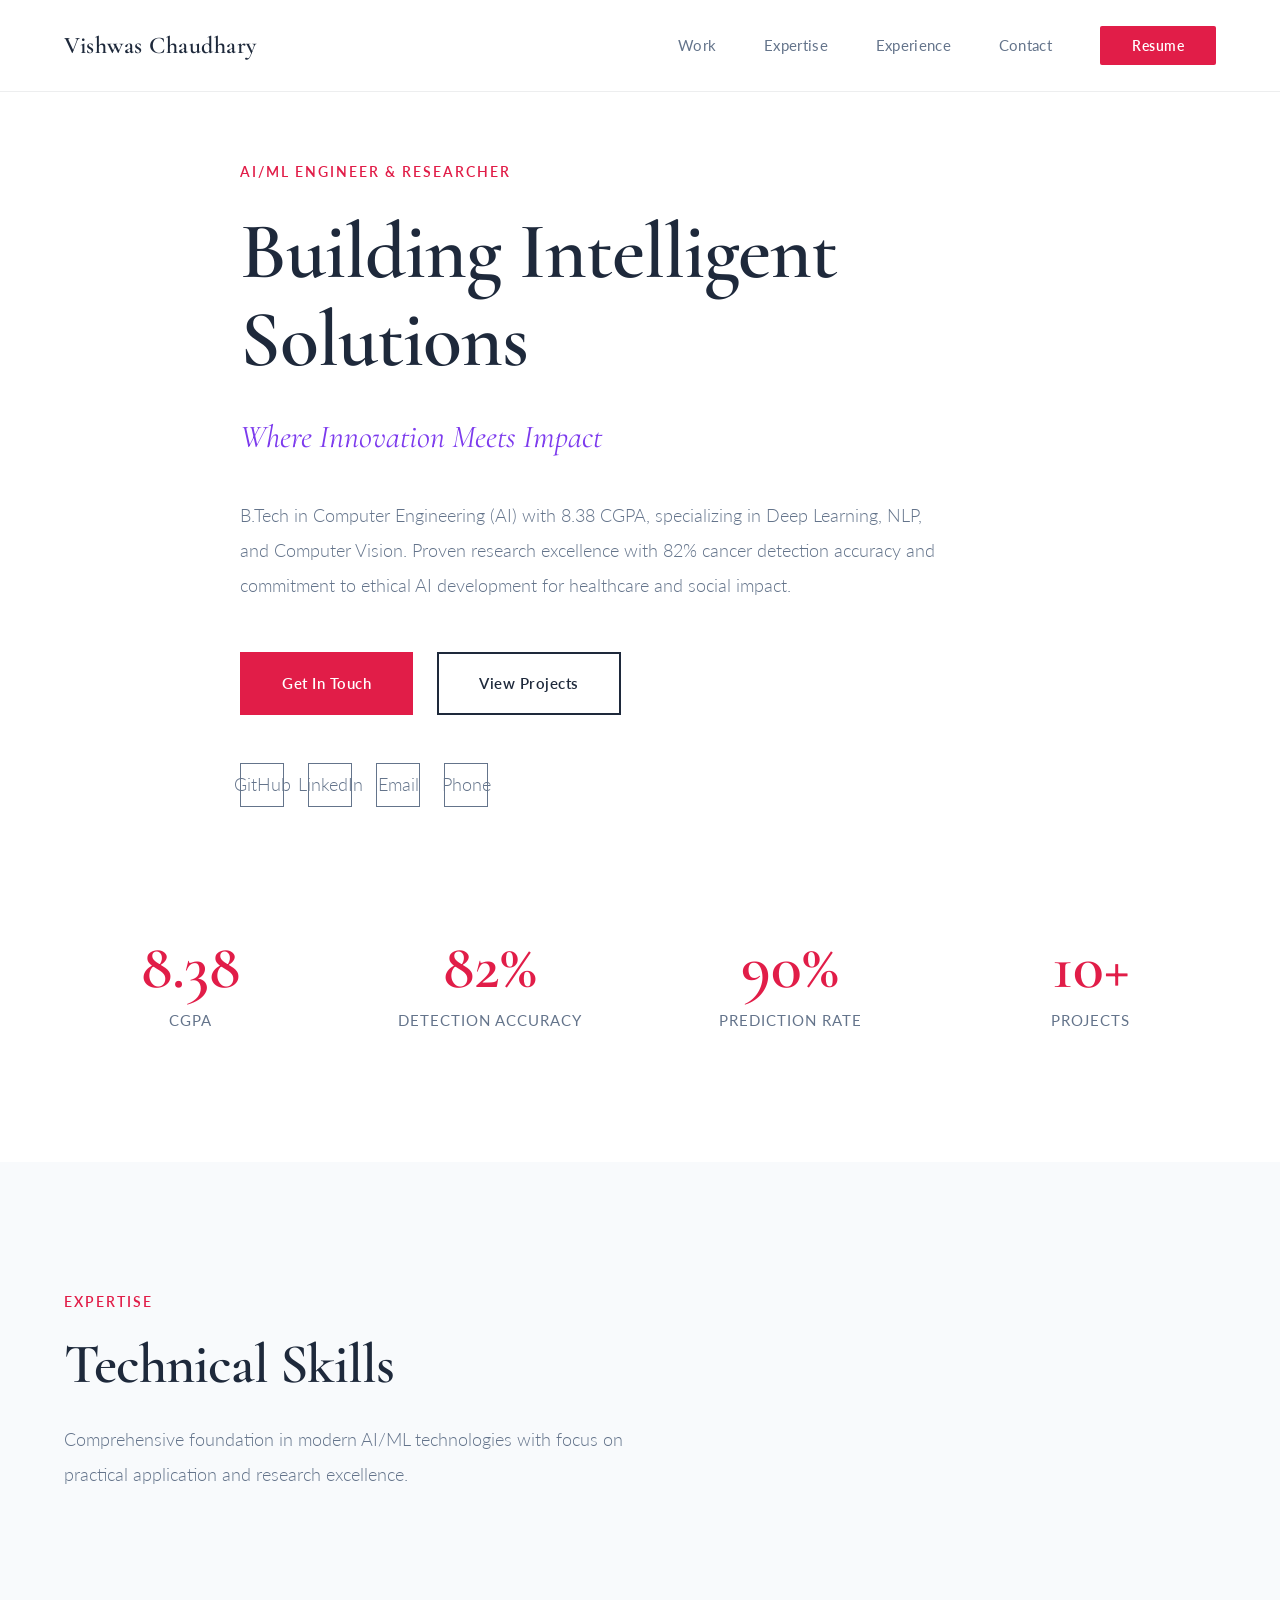
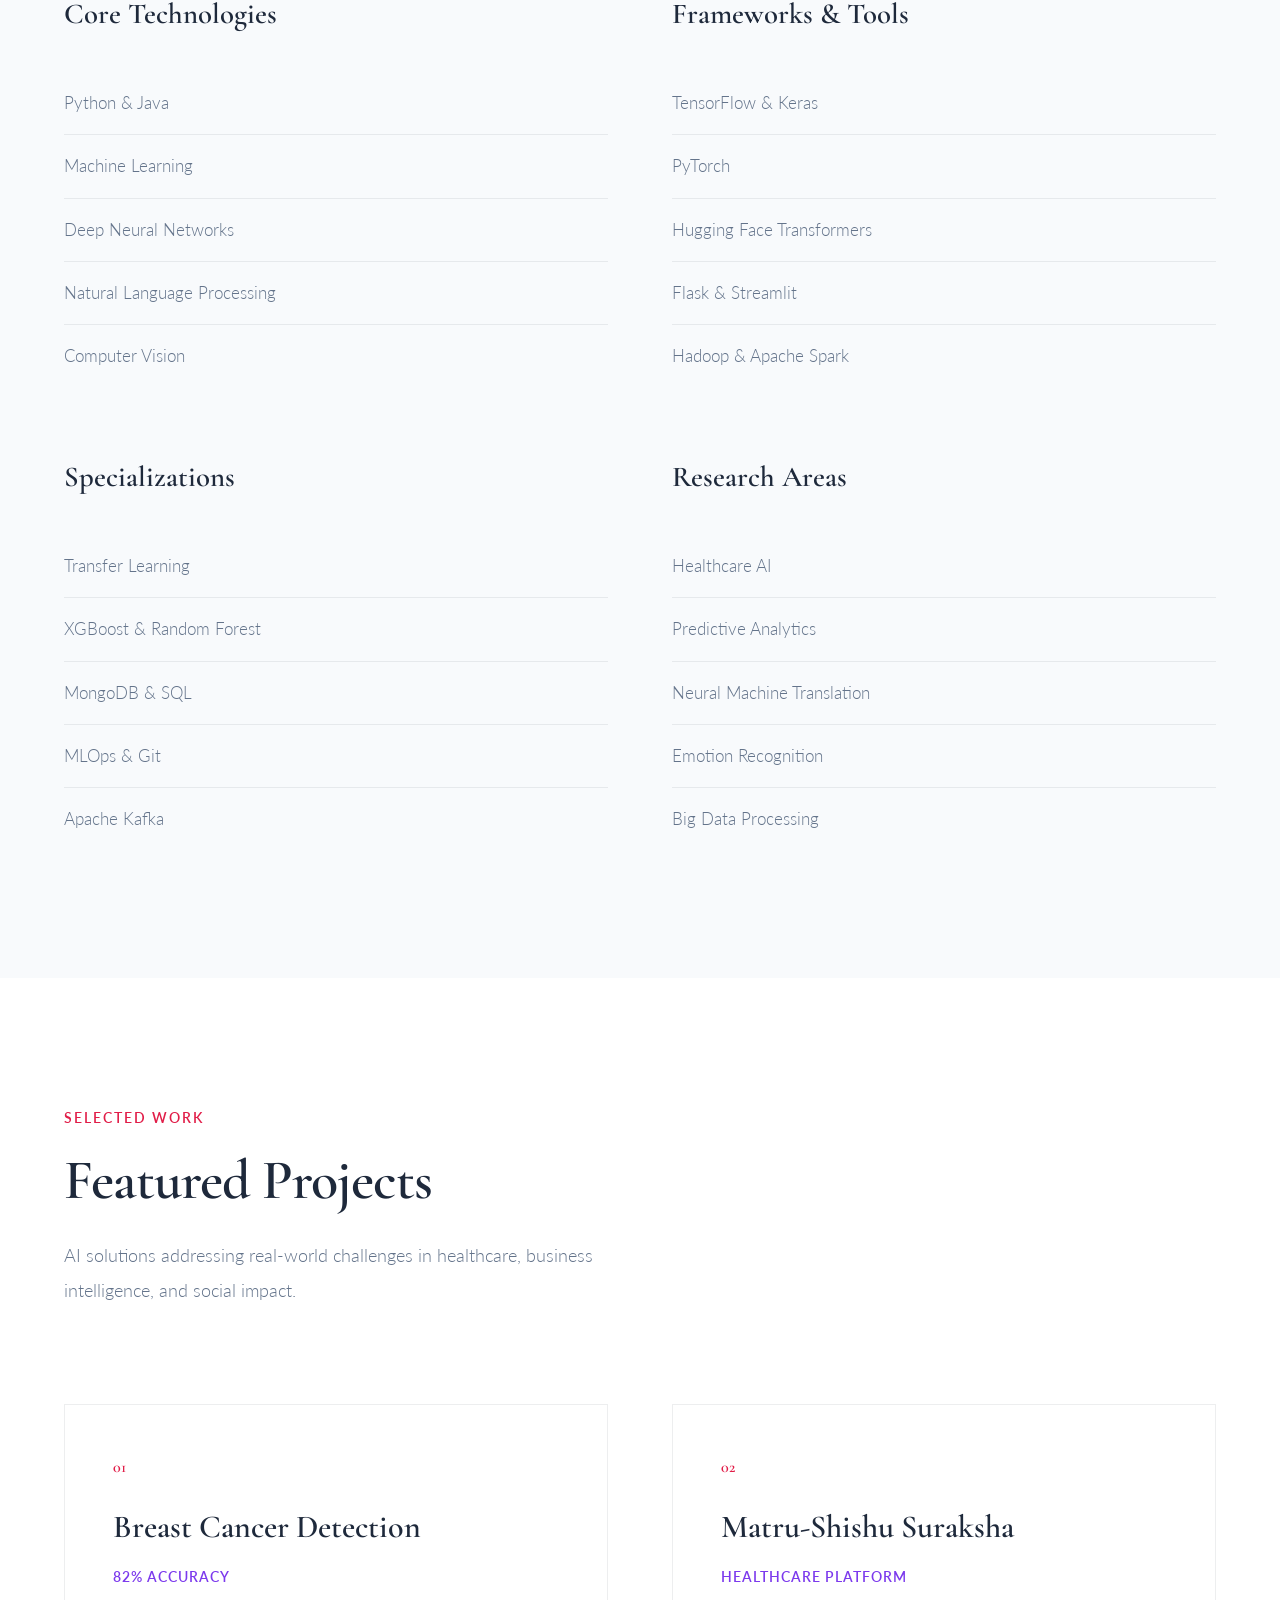
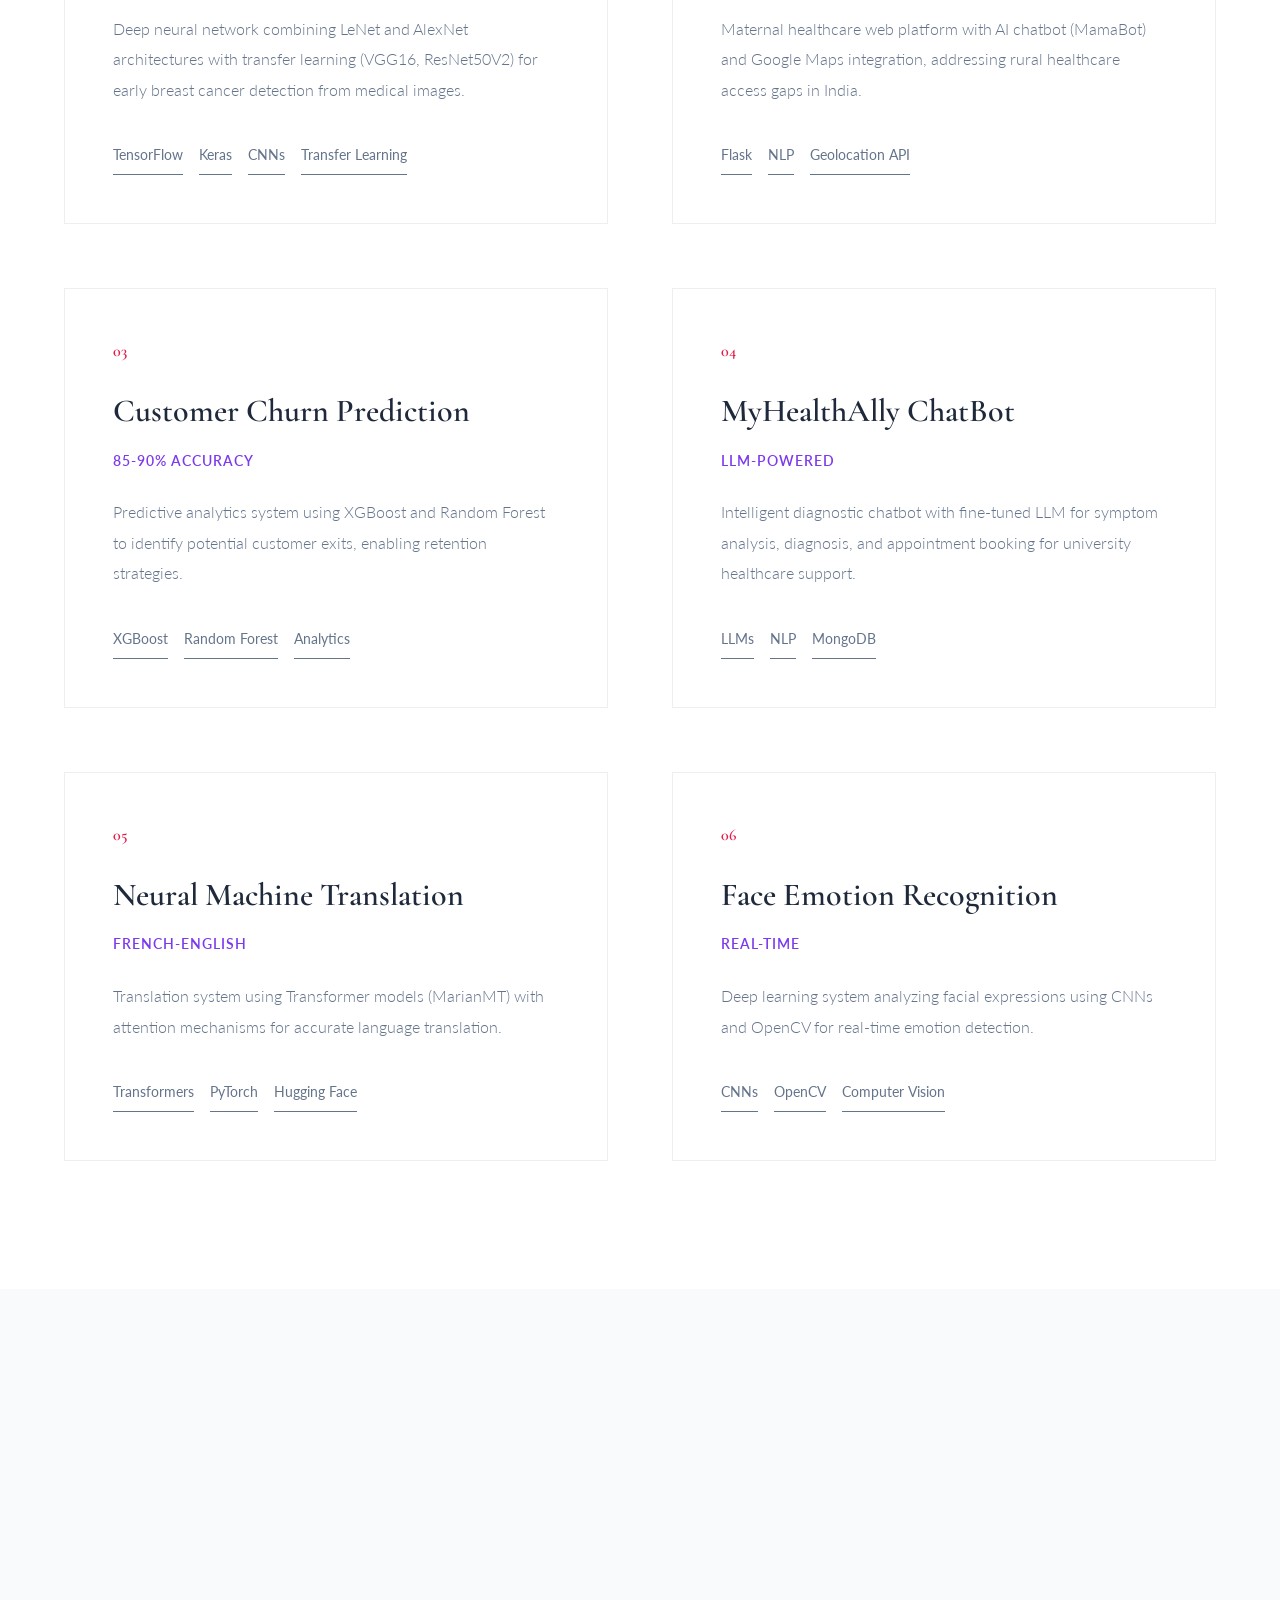
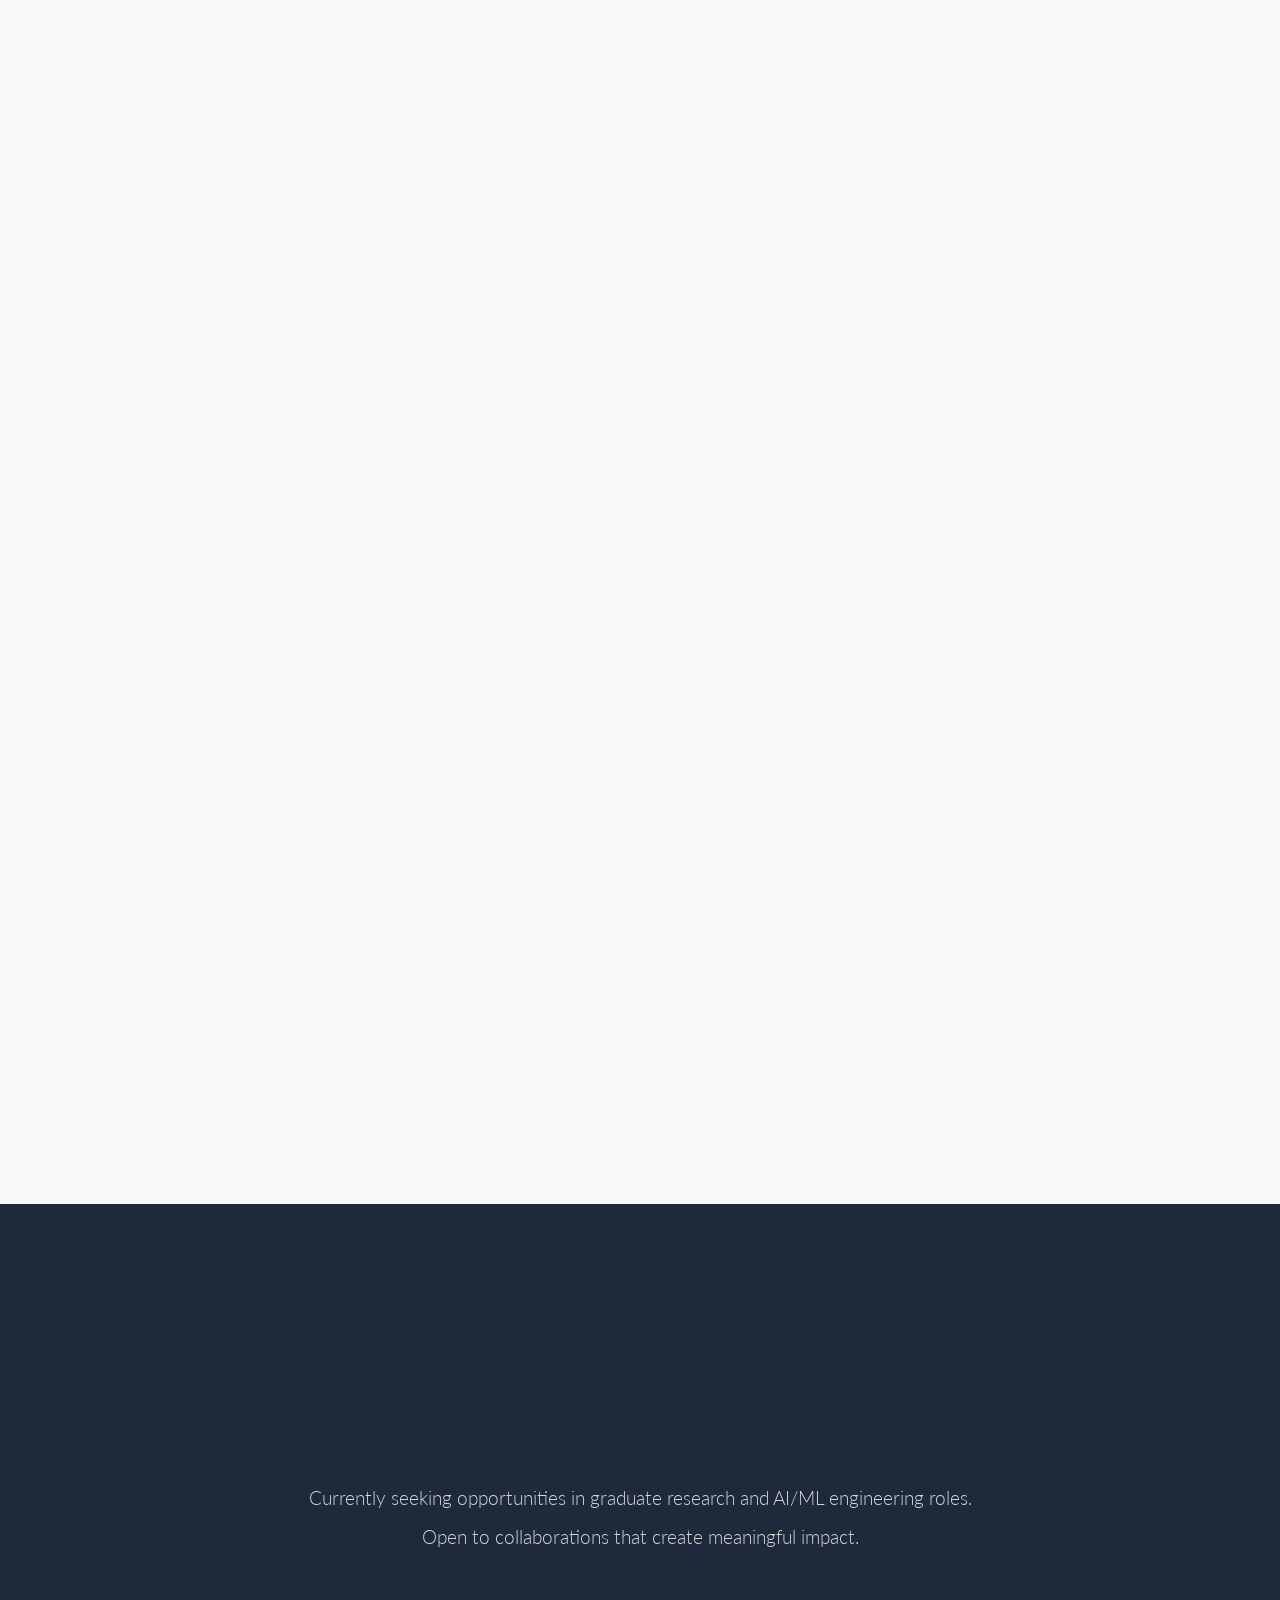
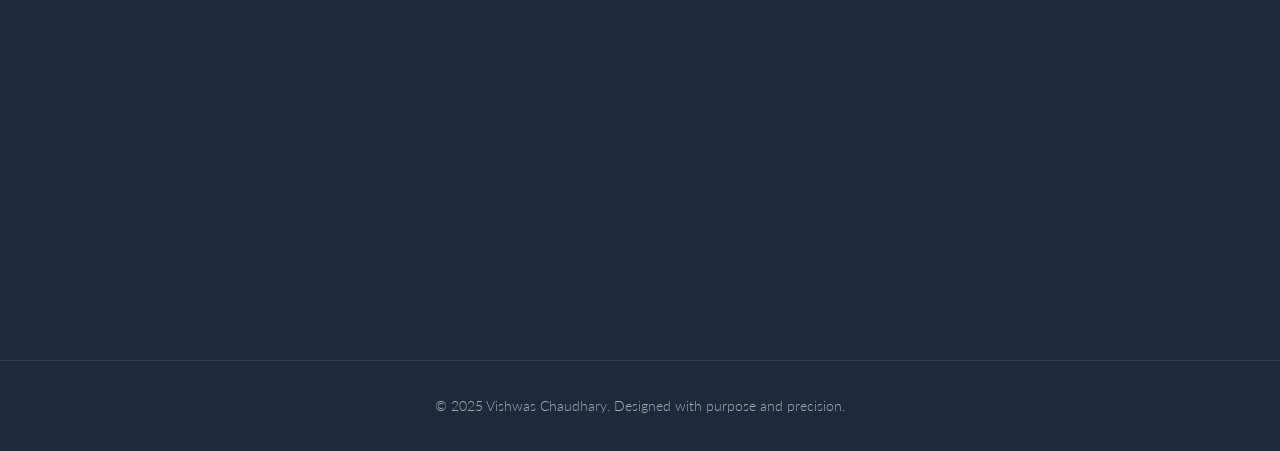
==== commit 6265e508: "Update social links text in index.html" ====
--- a/index.html
+++ b/index.html
@@ -885,10 +885,10 @@
                     <a href="#work" class="btn btn-secondary">View Projects</a>
                 </div>
                 <div class="social-links">
-                    <a href="https://github.com/paradise-007" class="social-link" target="_blank" title="GitHub">GH</a>
-                    <a href="https://linkedin.com/in/vishwas-chaudhary" class="social-link" target="_blank" title="LinkedIn">LI</a>
-                    <a href="mailto:vishwaschaudhary2672003@gmail.com" class="social-link" title="Email">EM</a>
-                    <a href="tel:+919081452843" class="social-link" title="Phone">PH</a>
+                    <a href="https://github.com/paradise-007" class="social-link" target="_blank" title="GitHub">GitHub</a>
+                    <a href="https://linkedin.com/in/vishwas-chaudhary" class="social-link" target="_blank" title="LinkedIn">LinkedIn</a>
+                    <a href="mailto:vishwaschaudhary2672003@gmail.com" class="social-link" title="Email">Email</a>
+                    <a href="tel:+919081452843" class="social-link" title="Phone">Phone</a>
                 </div>
             </div>
         </div>
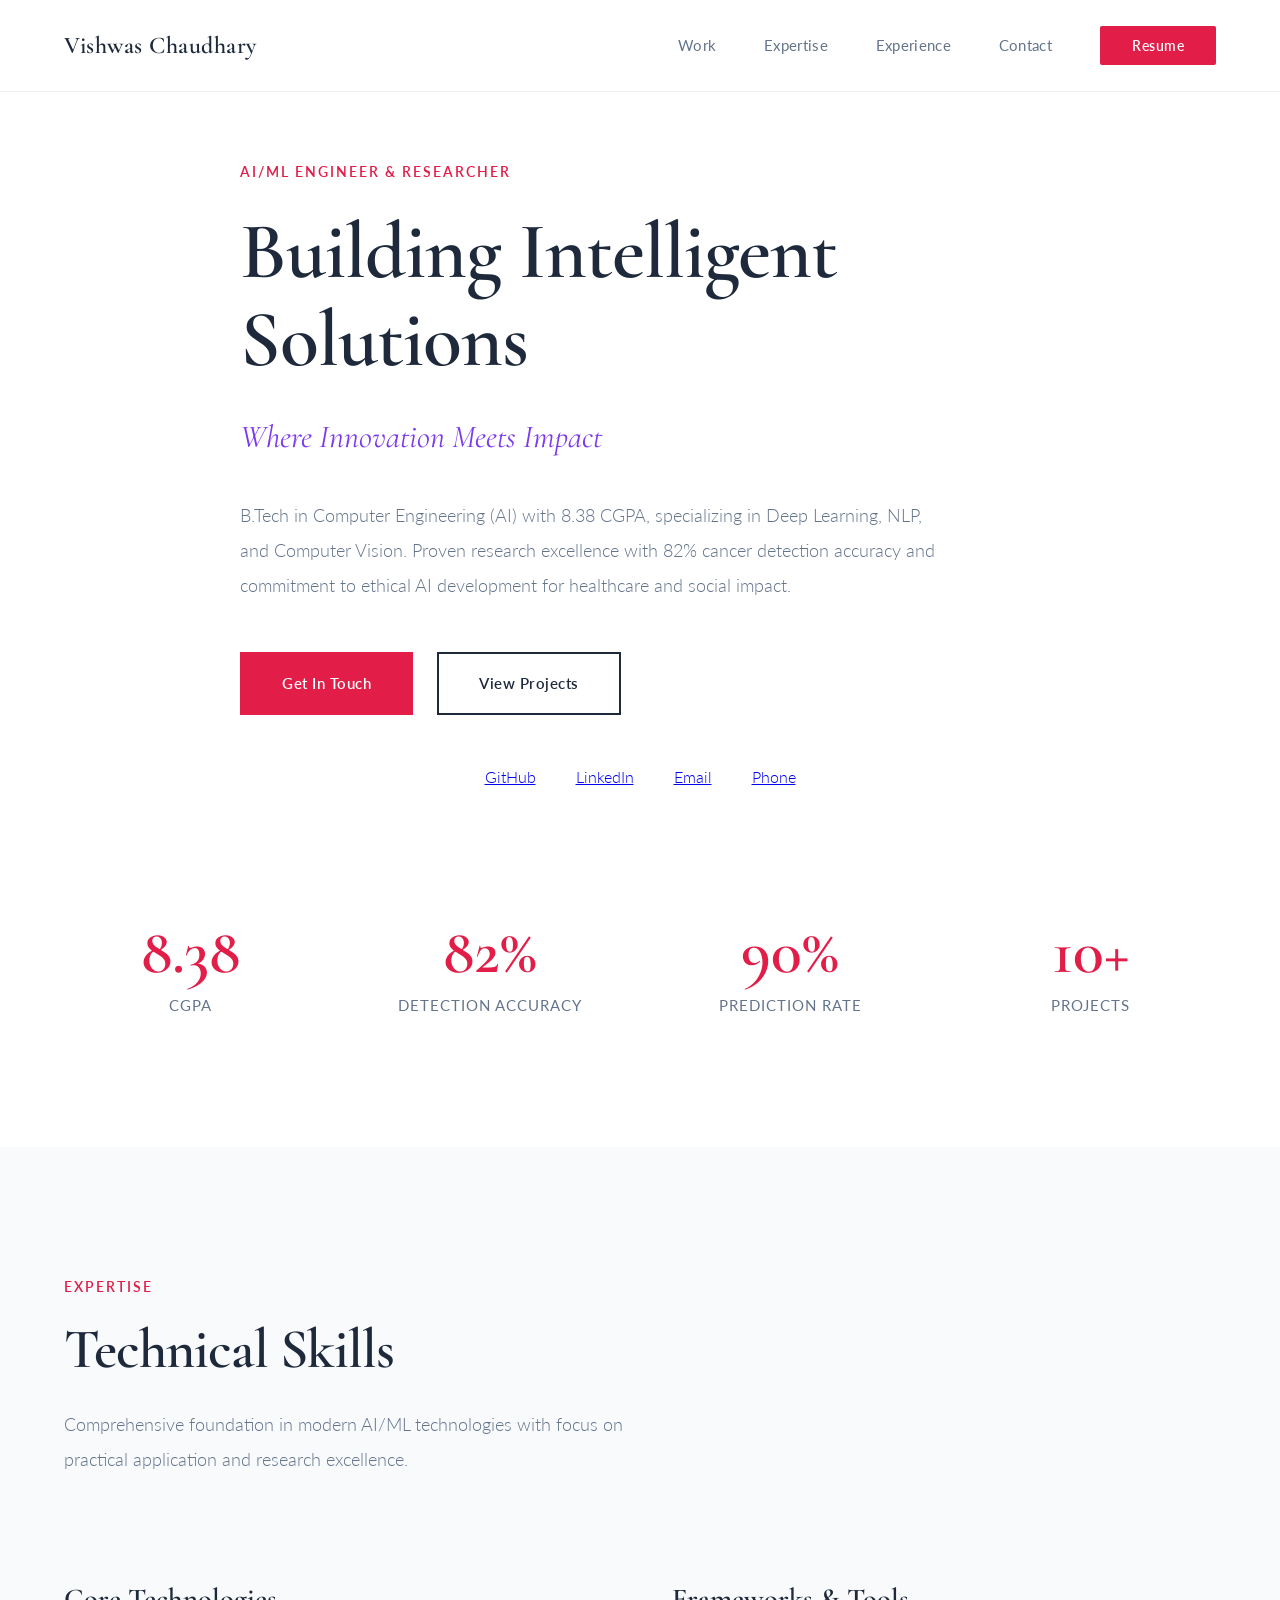
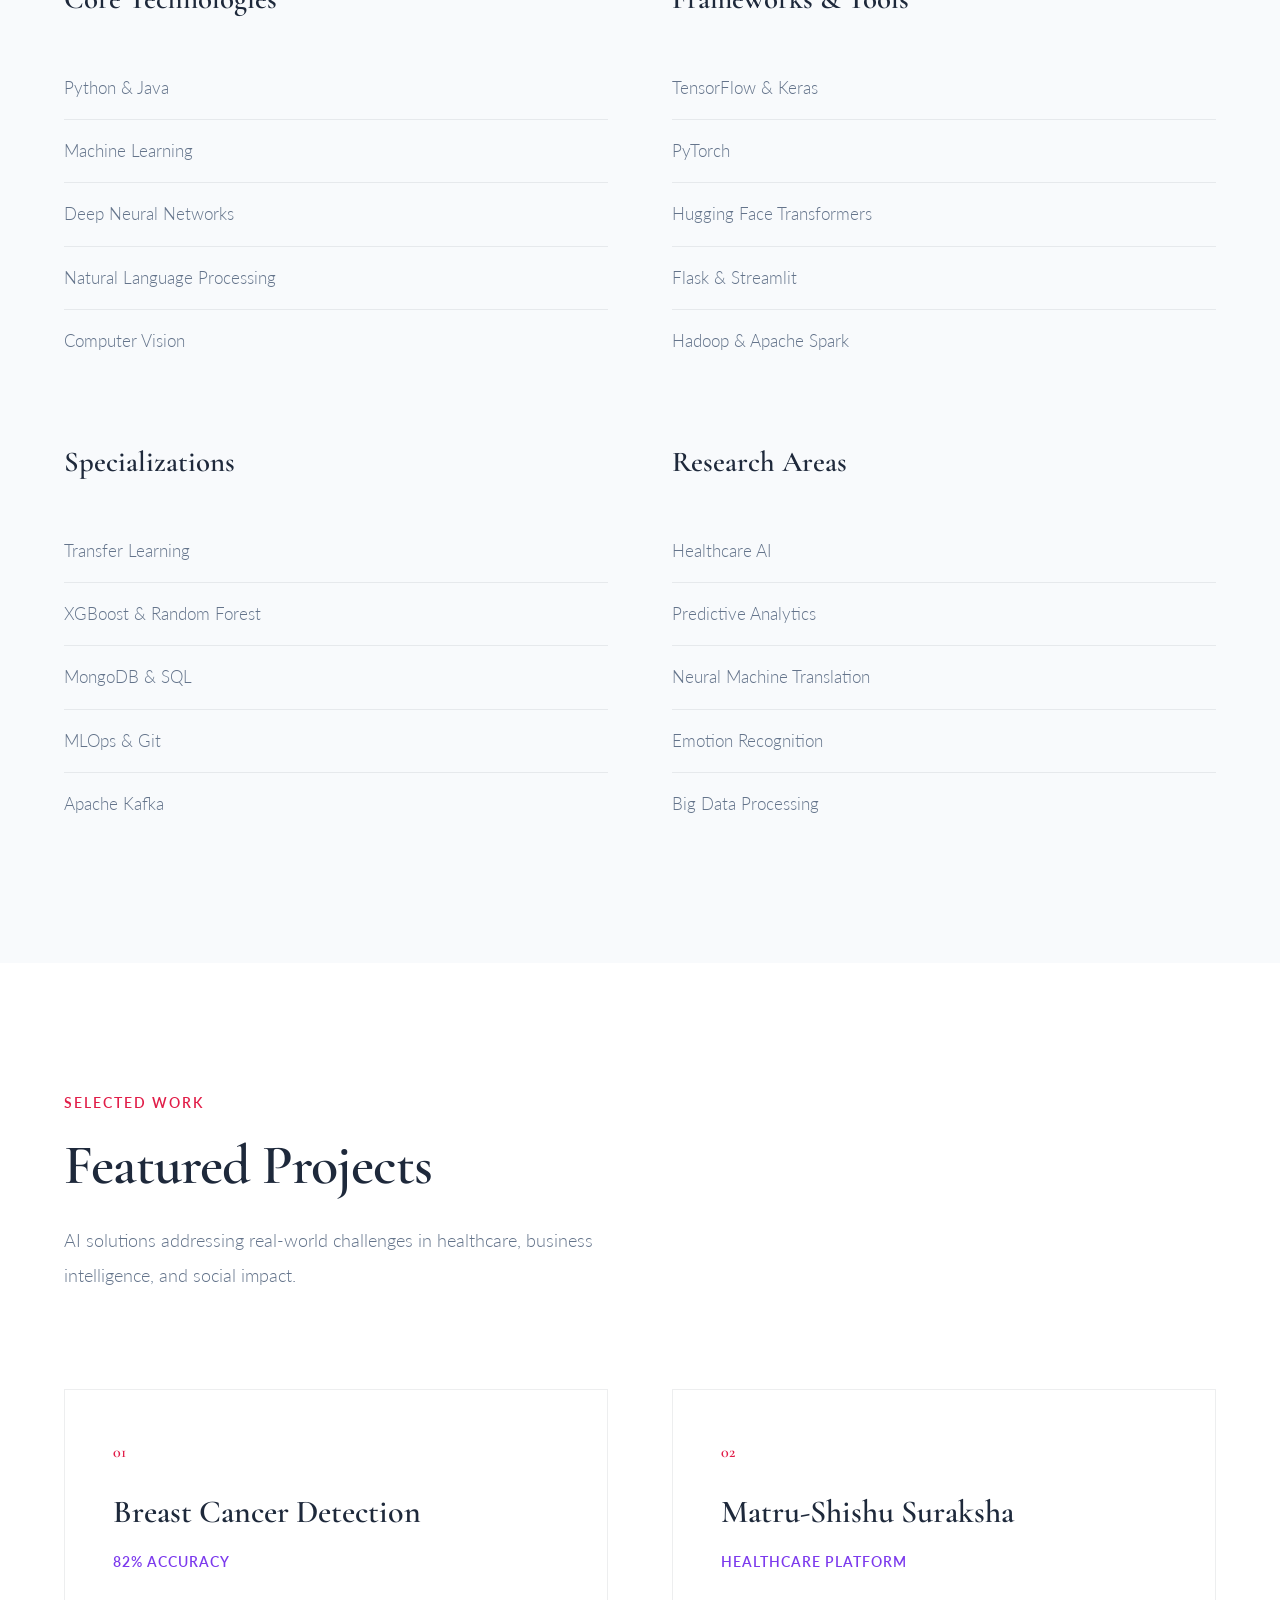
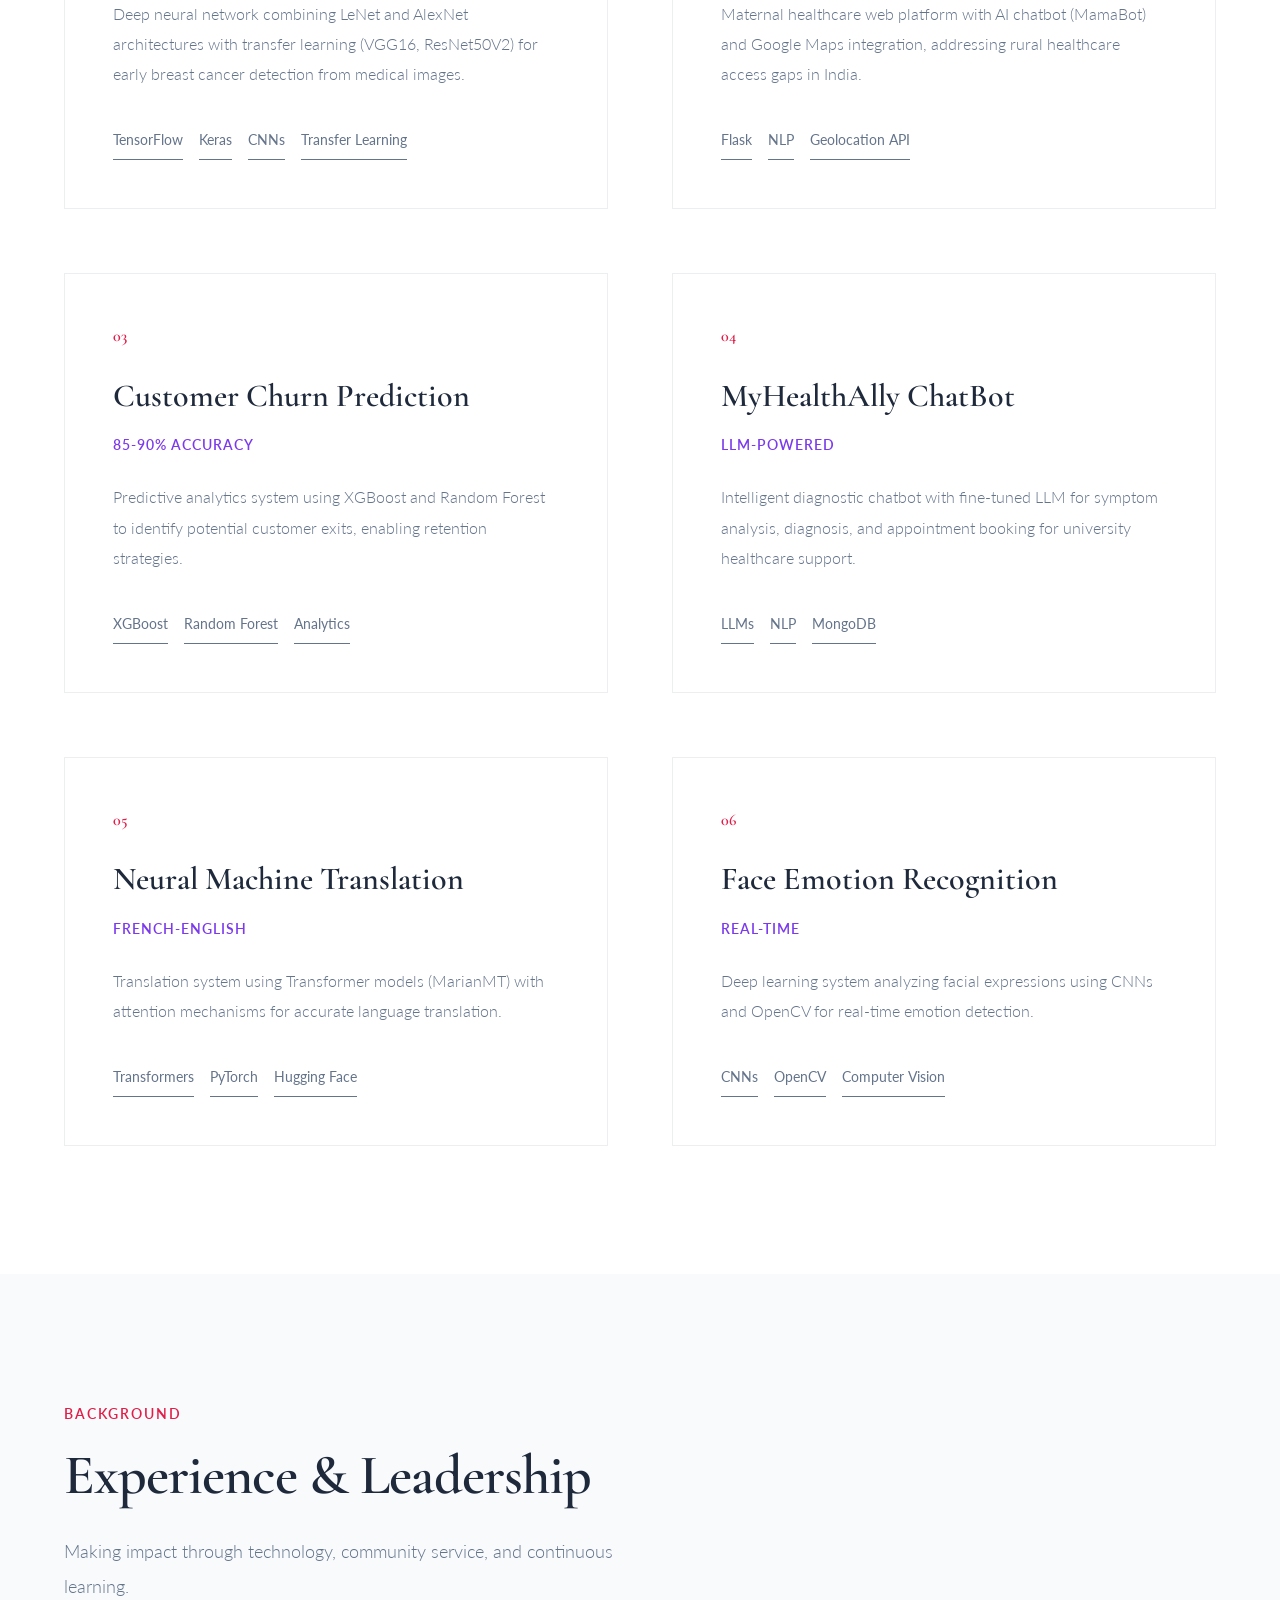
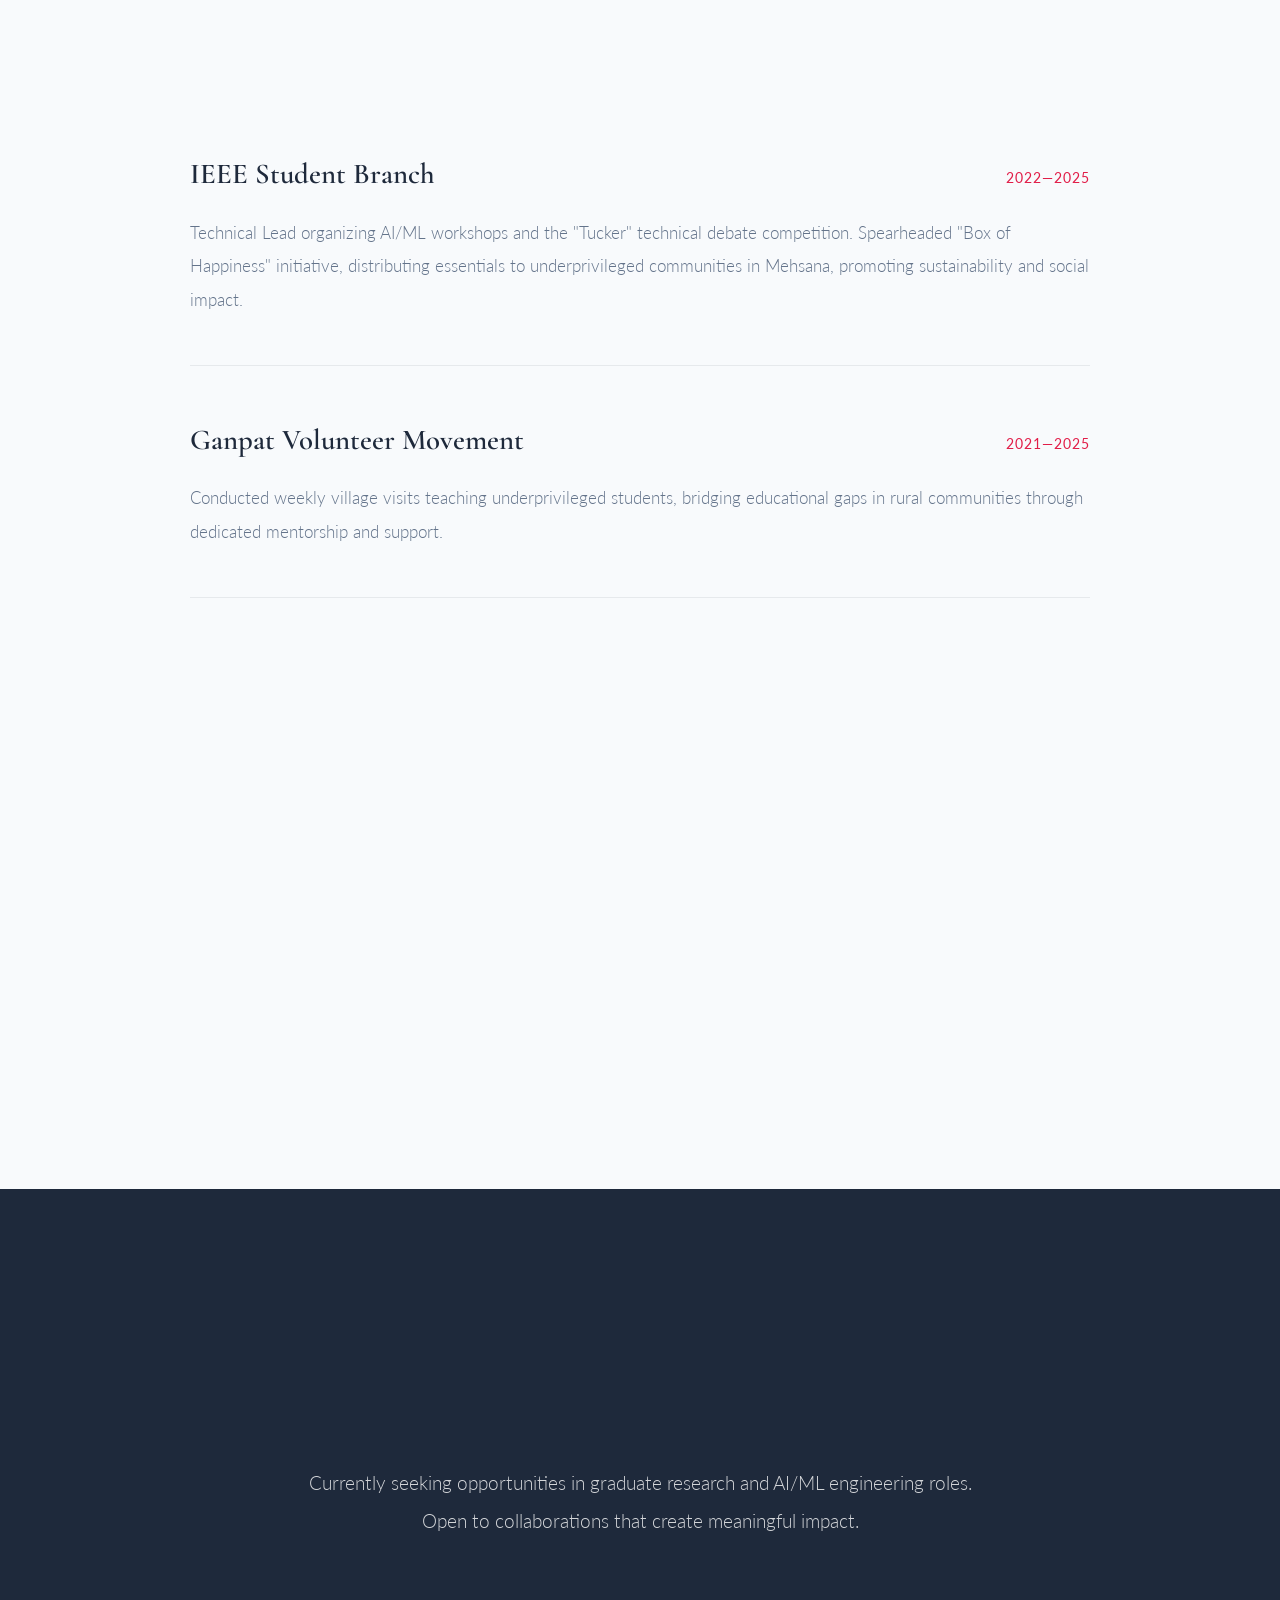
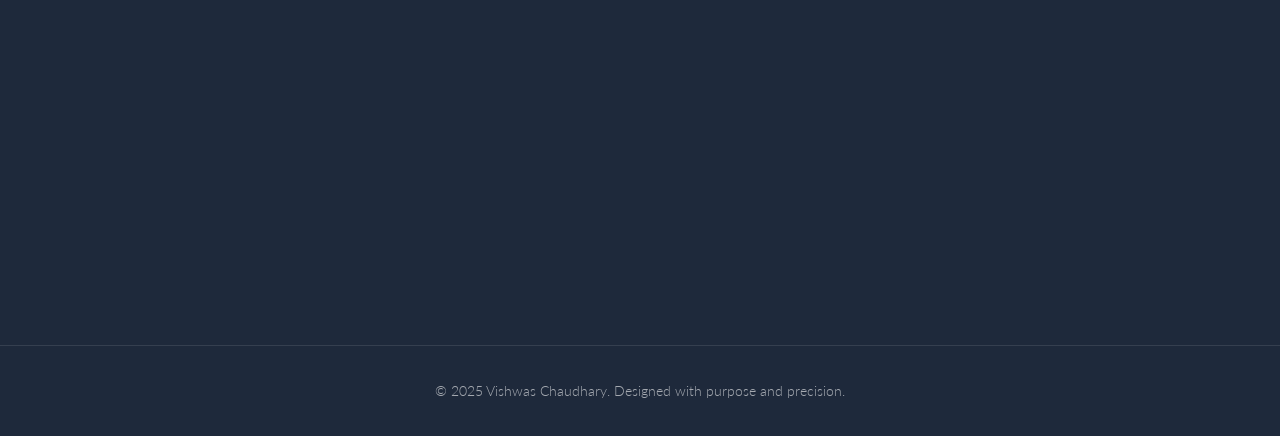
==== commit 3f4cef57: "Refactor social link styles for better layout Updated social link styles to improve layout and spaci" ====
--- a/index.html
+++ b/index.html
@@ -296,18 +296,19 @@
             animation: fadeInUp 0.8s ease 1s forwards;
         }
 
-        .social-link {
-            width: 44px;
-            height: 44px;
-            border: 1px solid var(--text-secondary);
-            display: flex;
-            align-items: center;
-            justify-content: center;
-            color: var(--text-secondary);
-            text-decoration: none;
-            transition: var(--transition);
-            font-size: 1.1rem;
-        }
+        .social-links {
+          margin-top: 3rem;
+          display: flex;
+          gap: 2.5rem; /* Increased gap for wider spacing */
+          justify-content: center; /* Centers items, use space-around for wider spread */
+          width: 100%; /* Or set a specific width like 600px */
+          max-width: 800px; /* Optional: limits max width */
+          margin-left: auto;
+          margin-right: auto; /* Centers the whole block */
+          opacity: 0;
+          animation: fadeInUp 0.8s ease 1s forwards;
+        }
+
 
         .social-link:hover {
             border-color: var(--primary);
